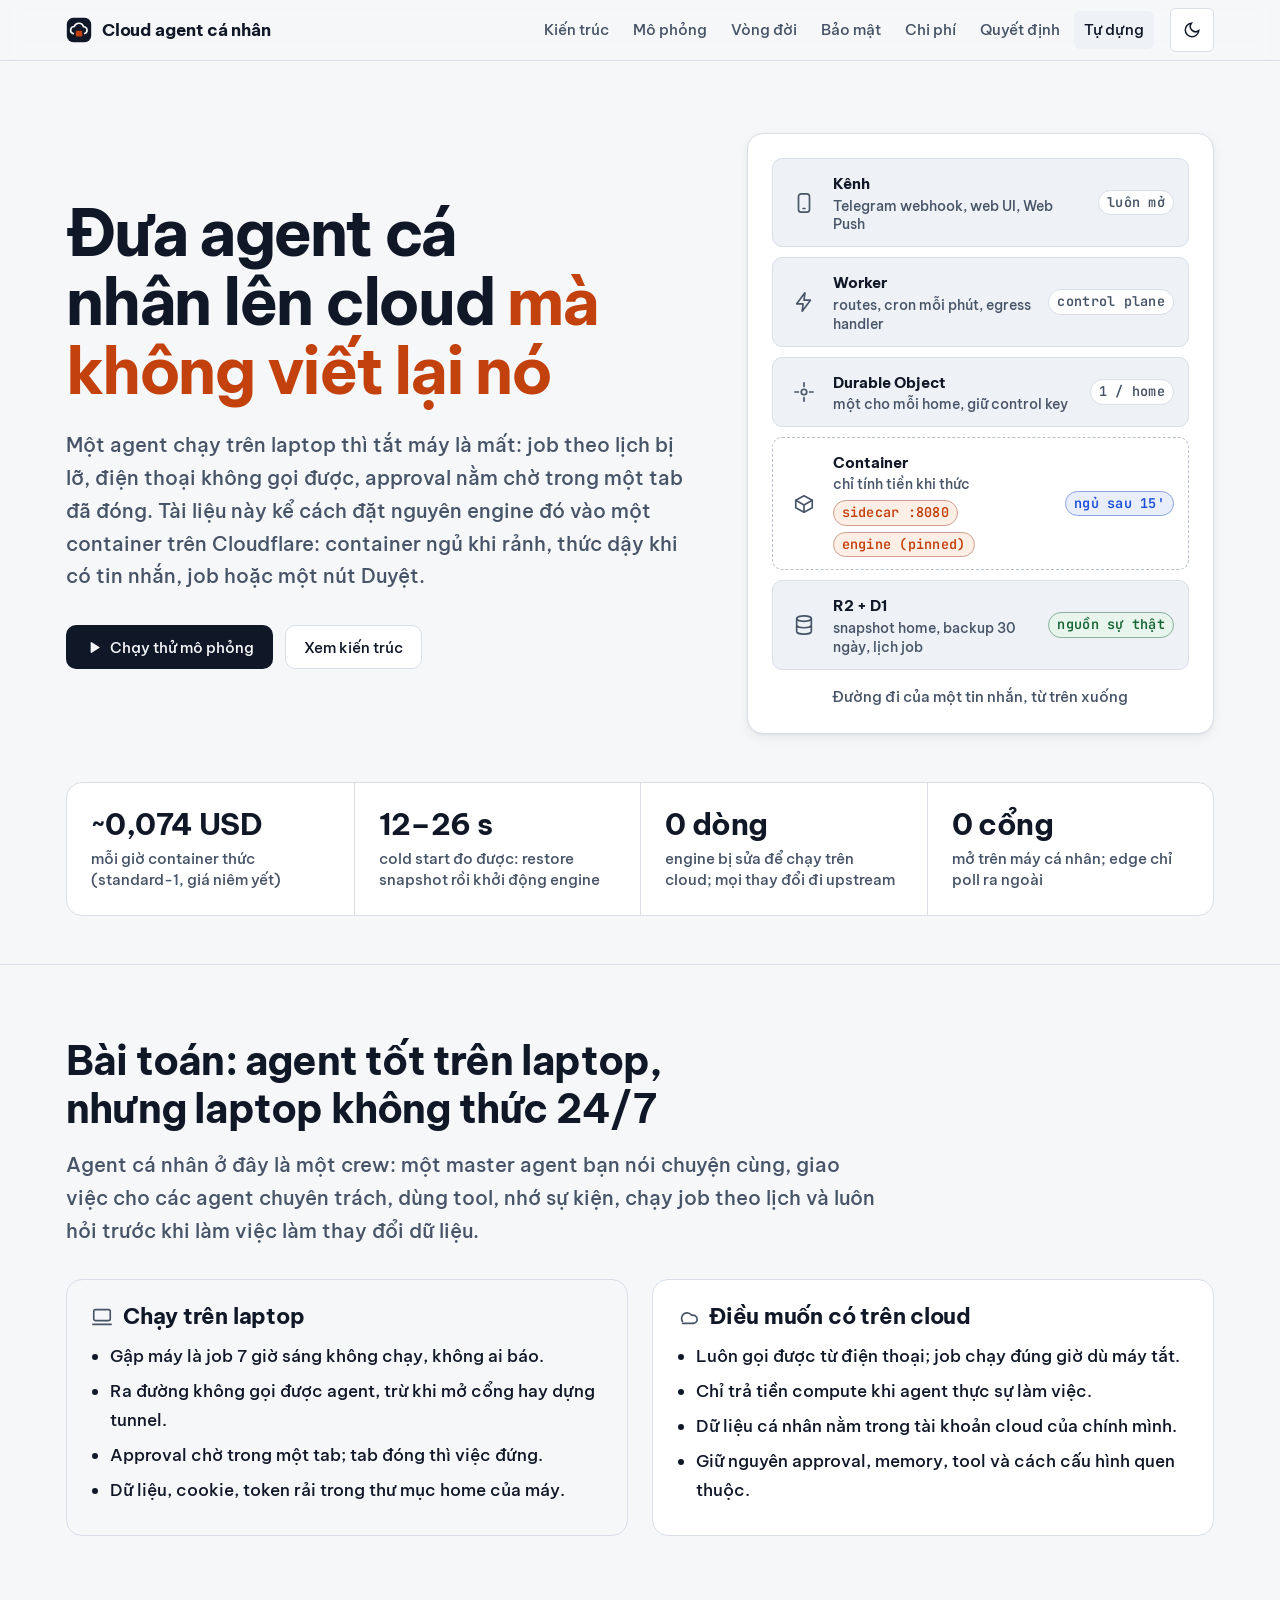
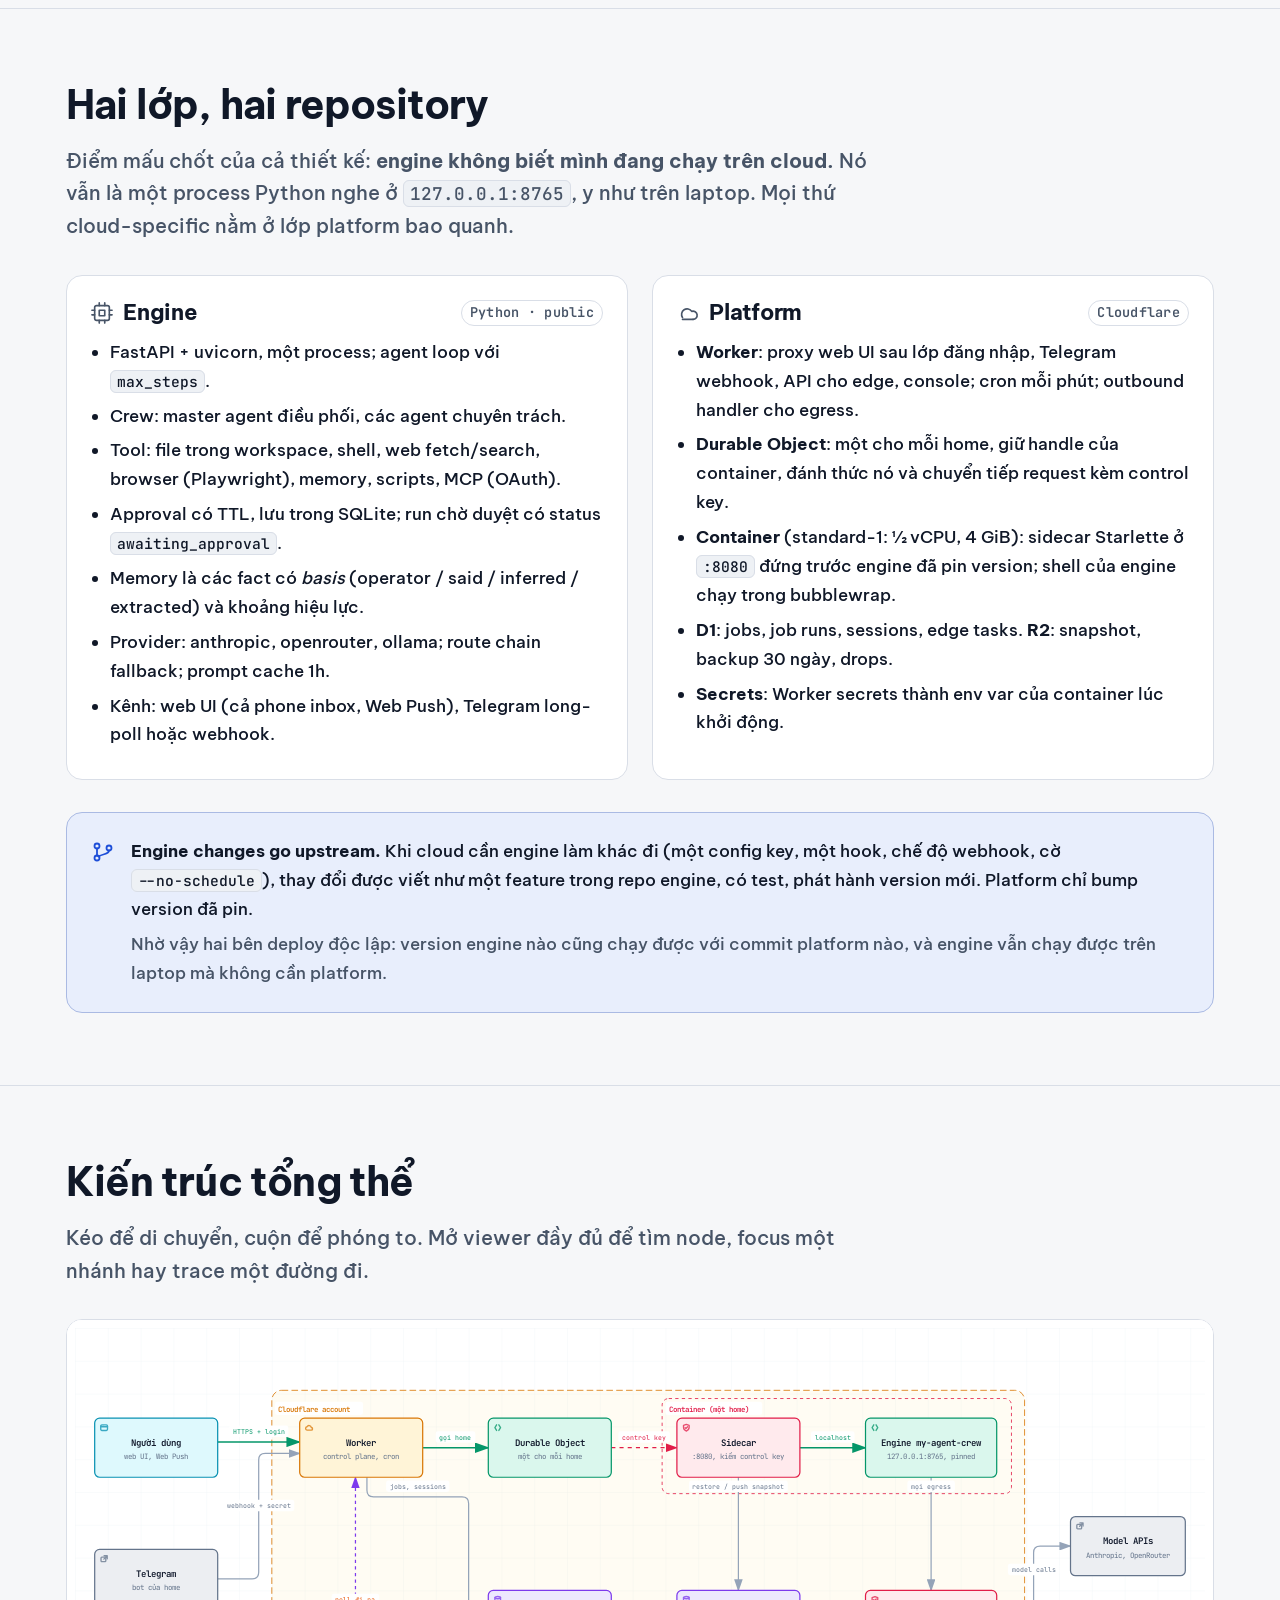
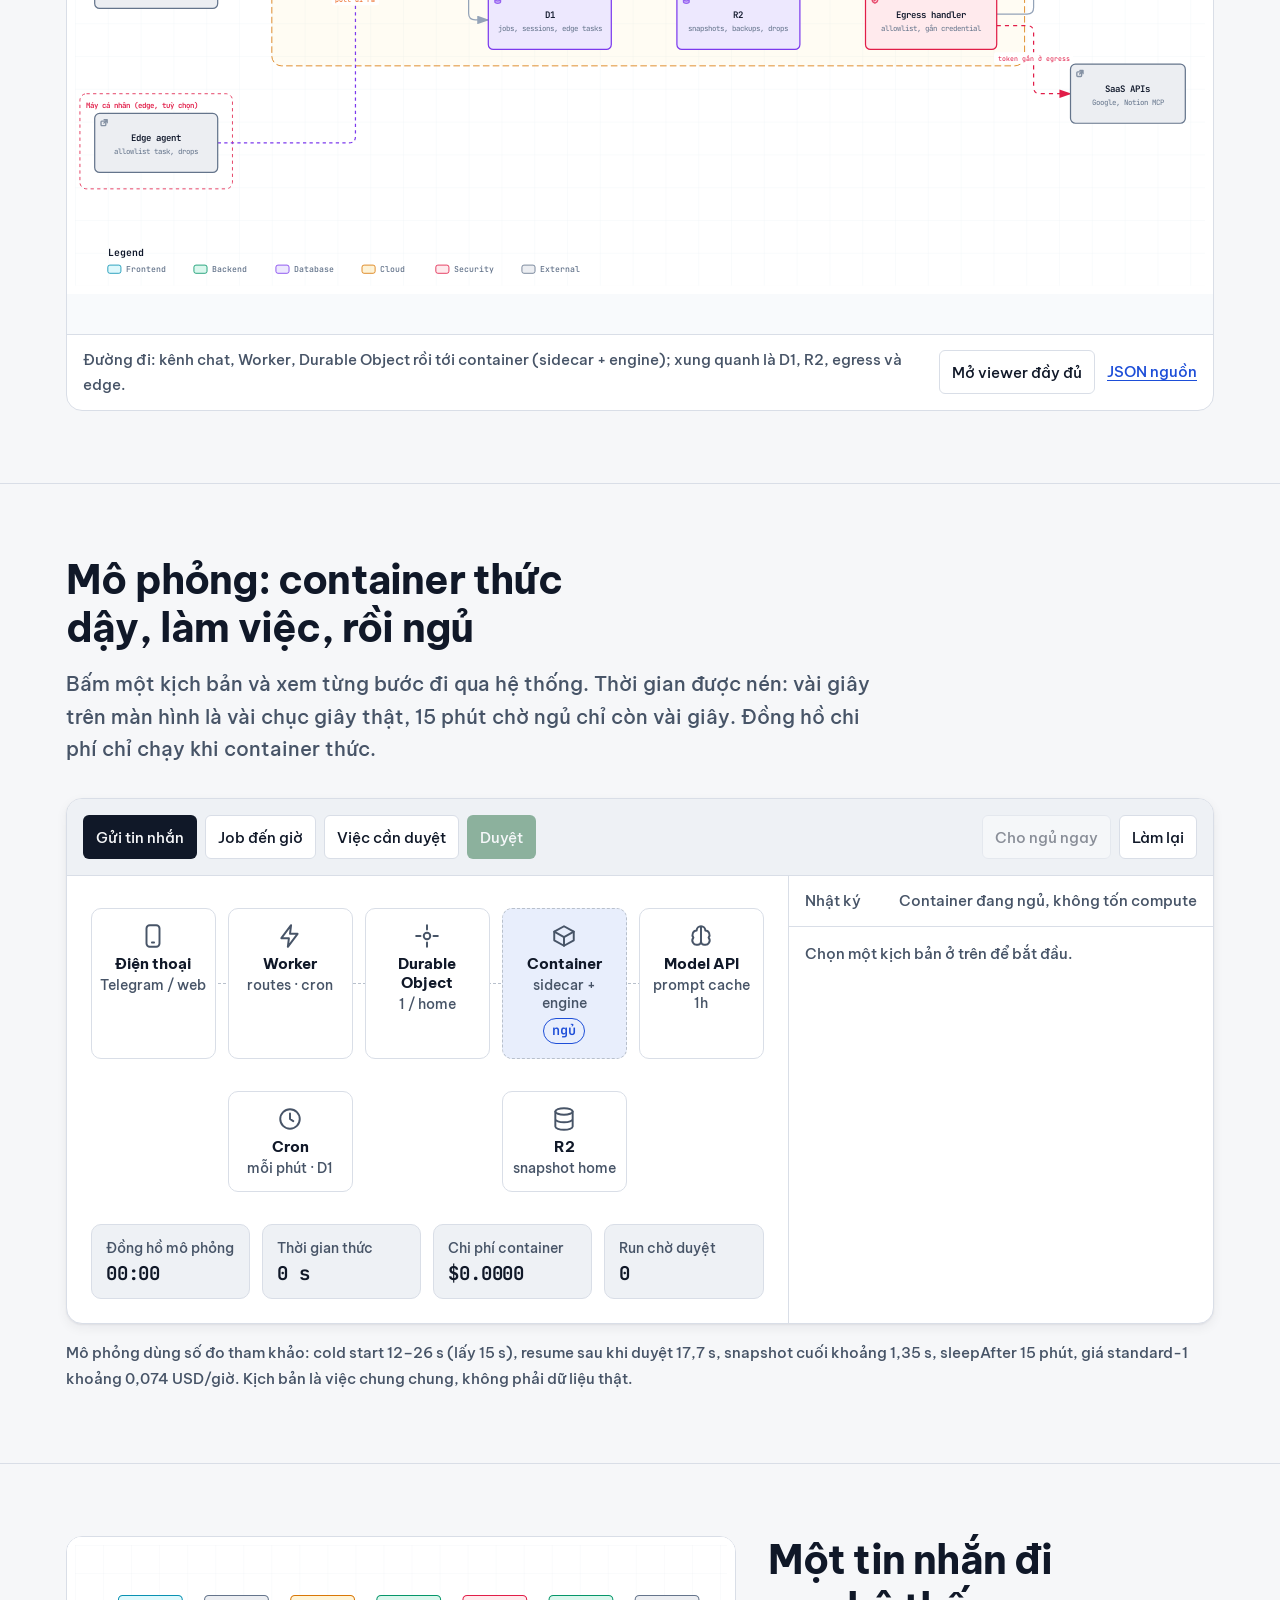
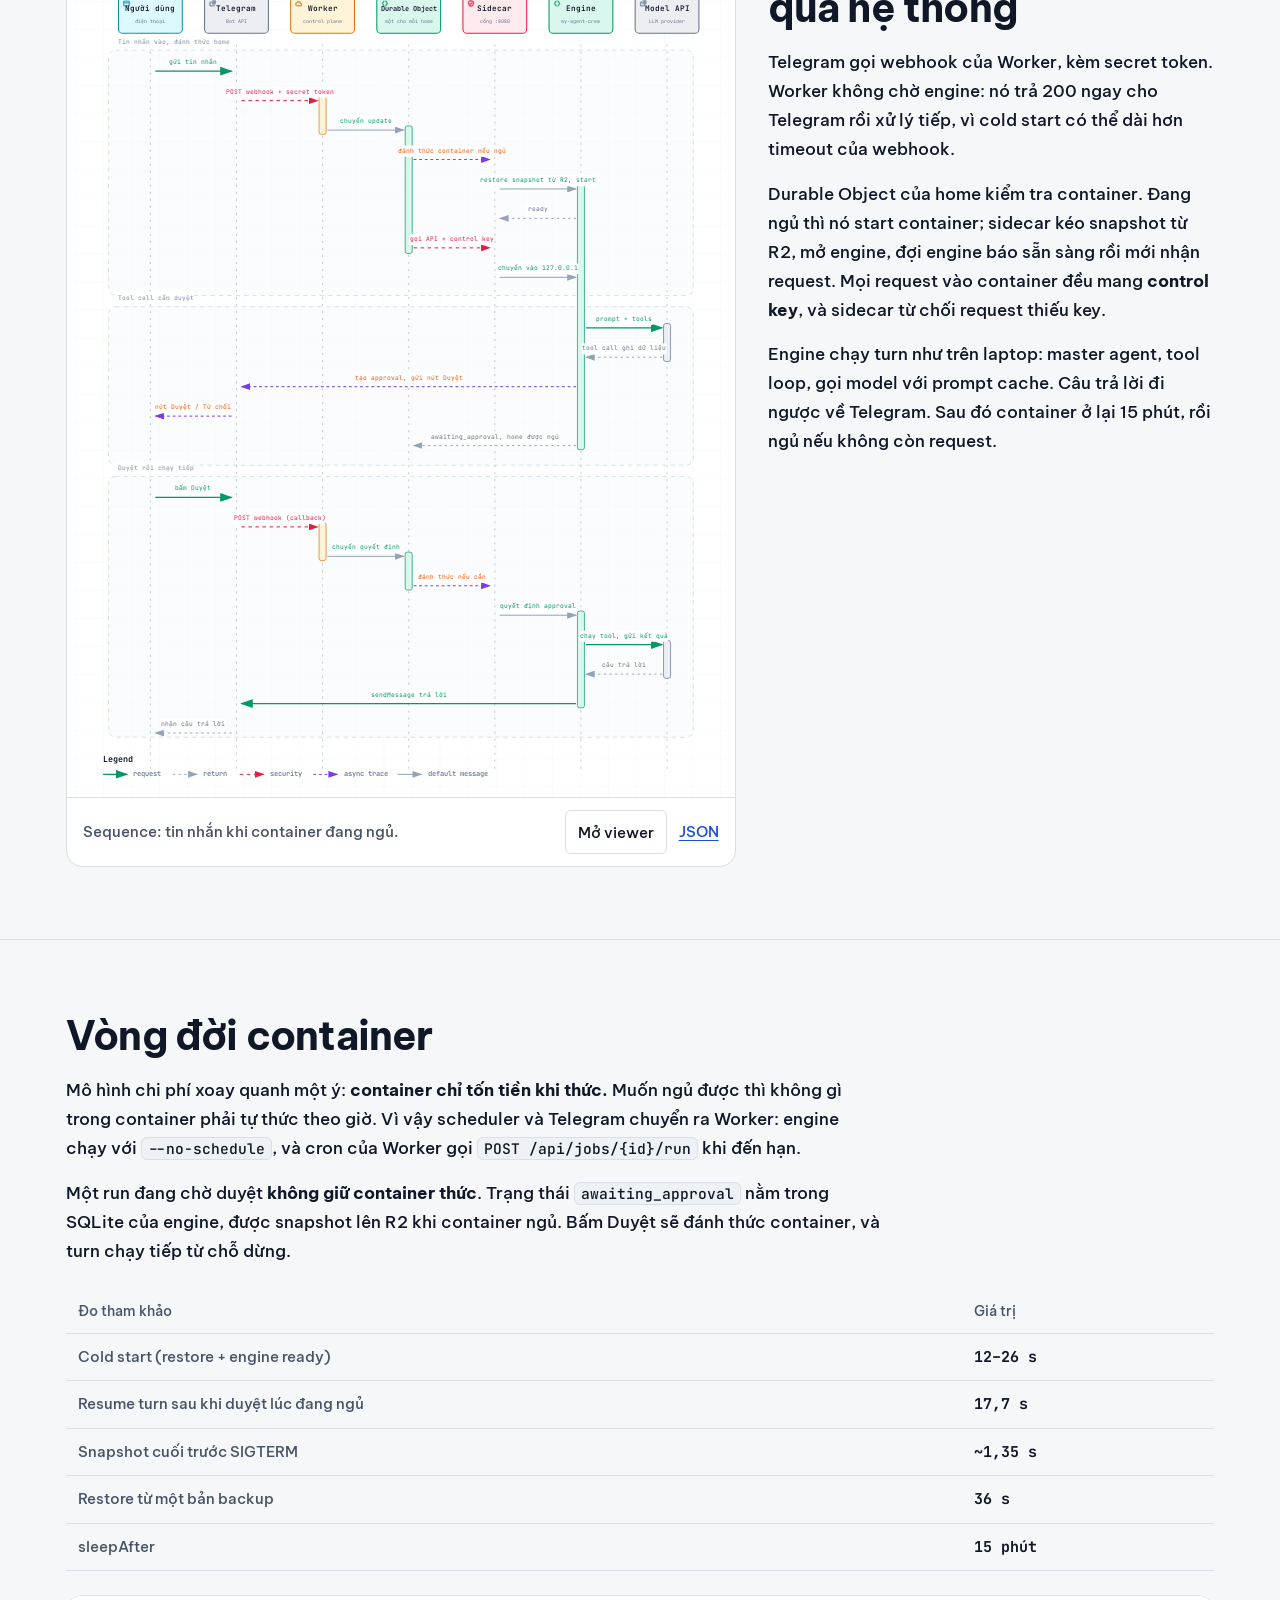
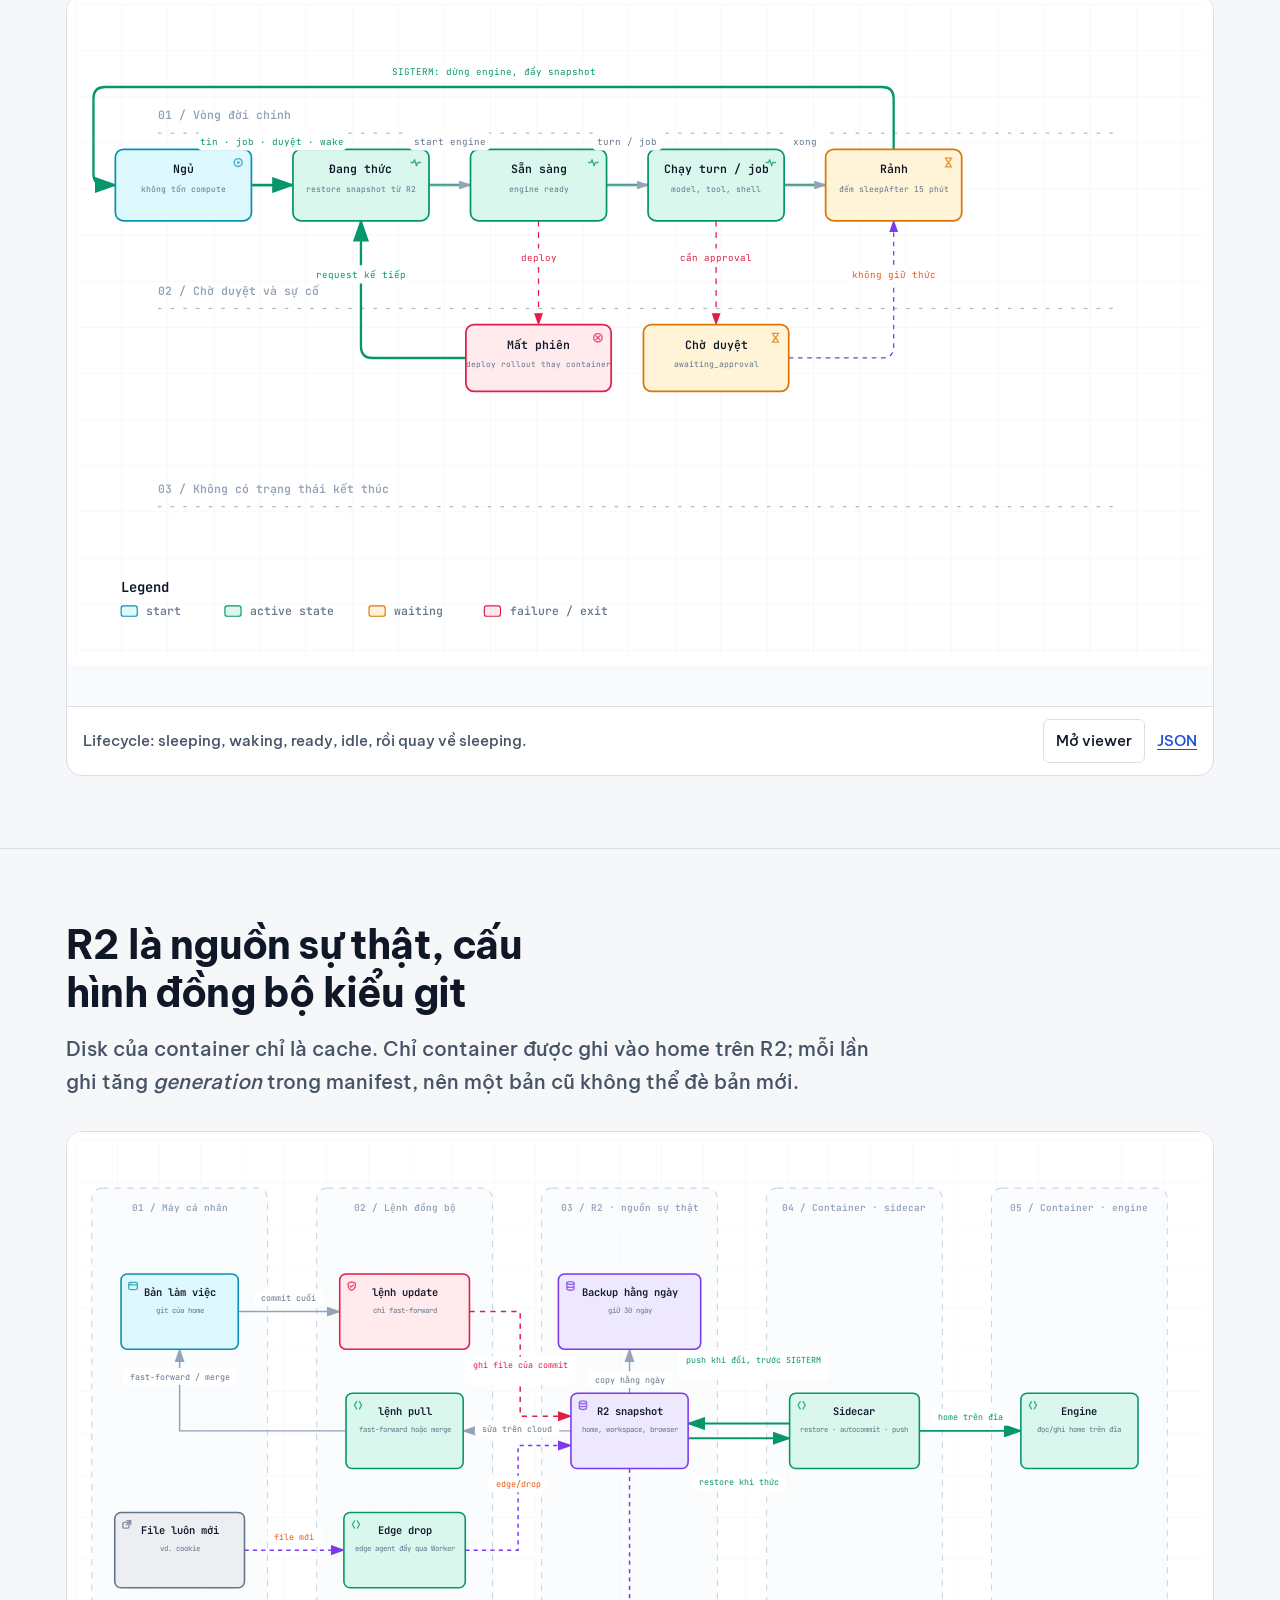
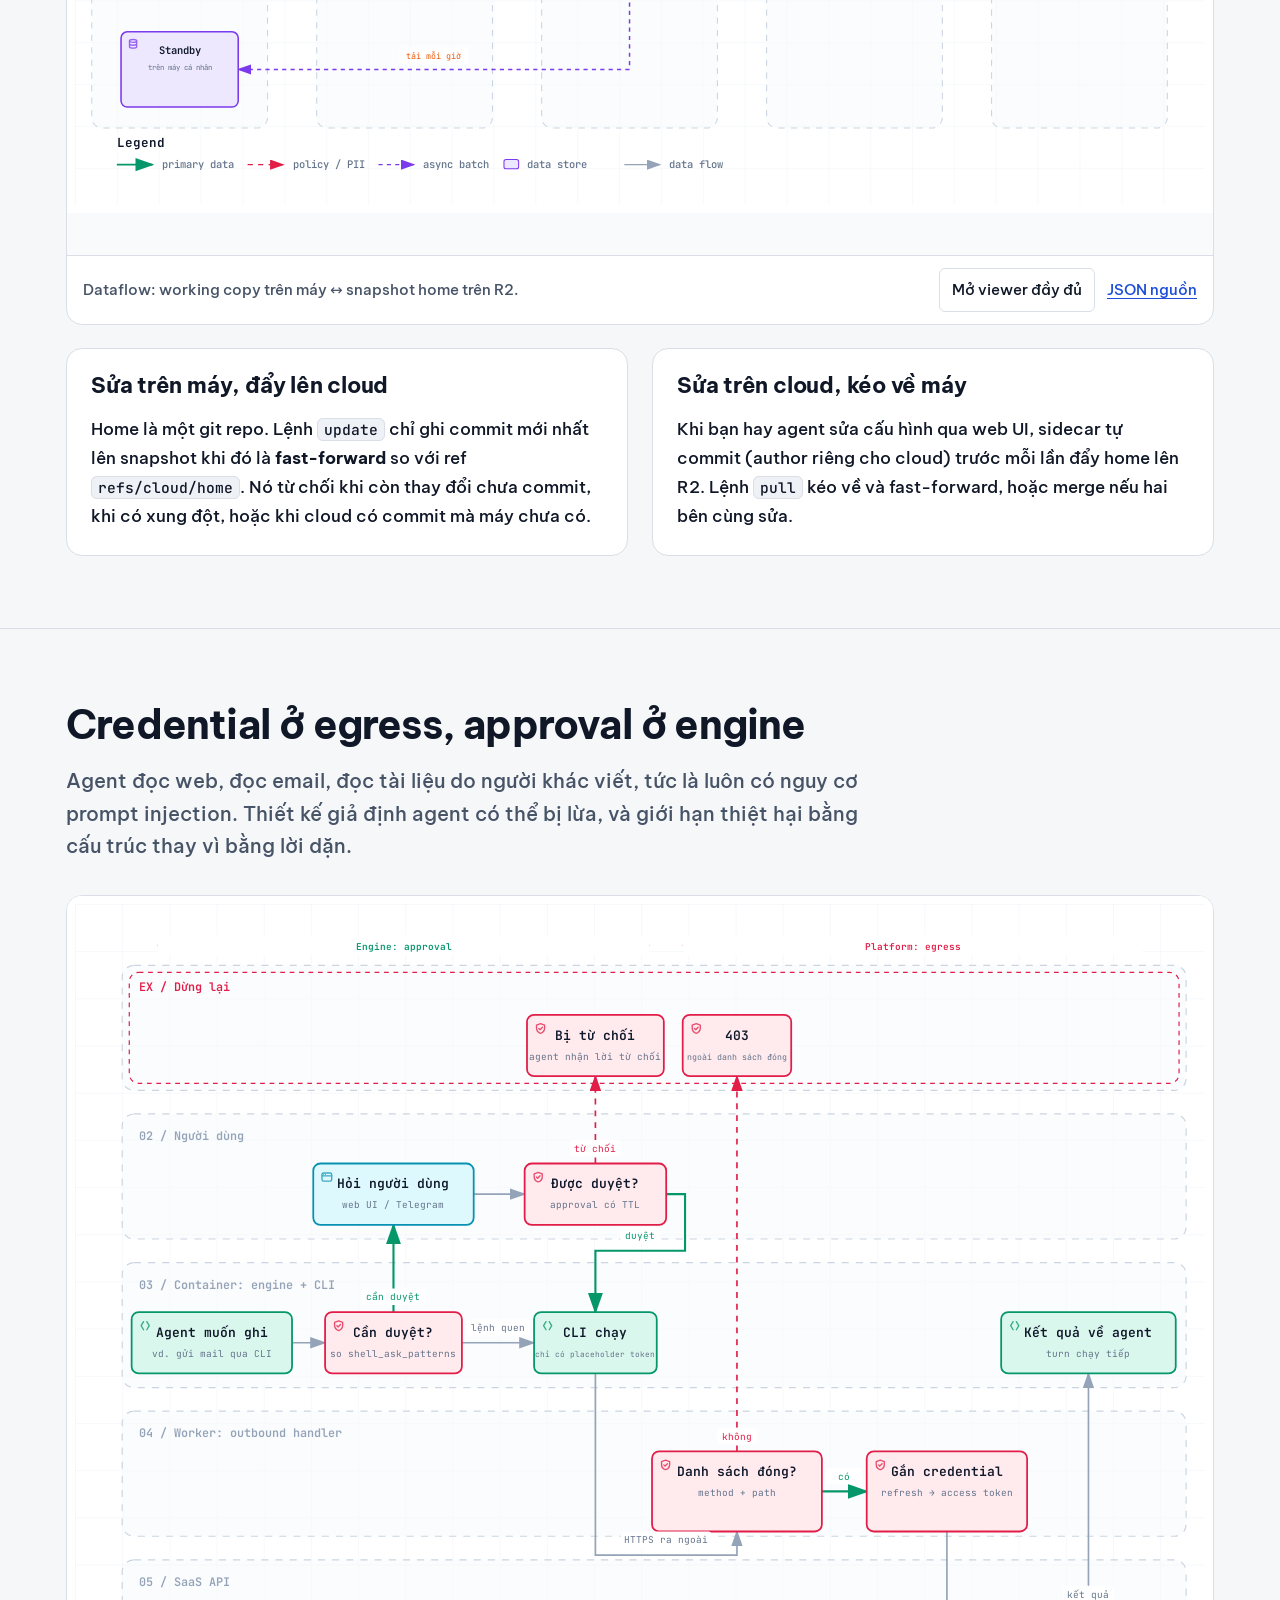
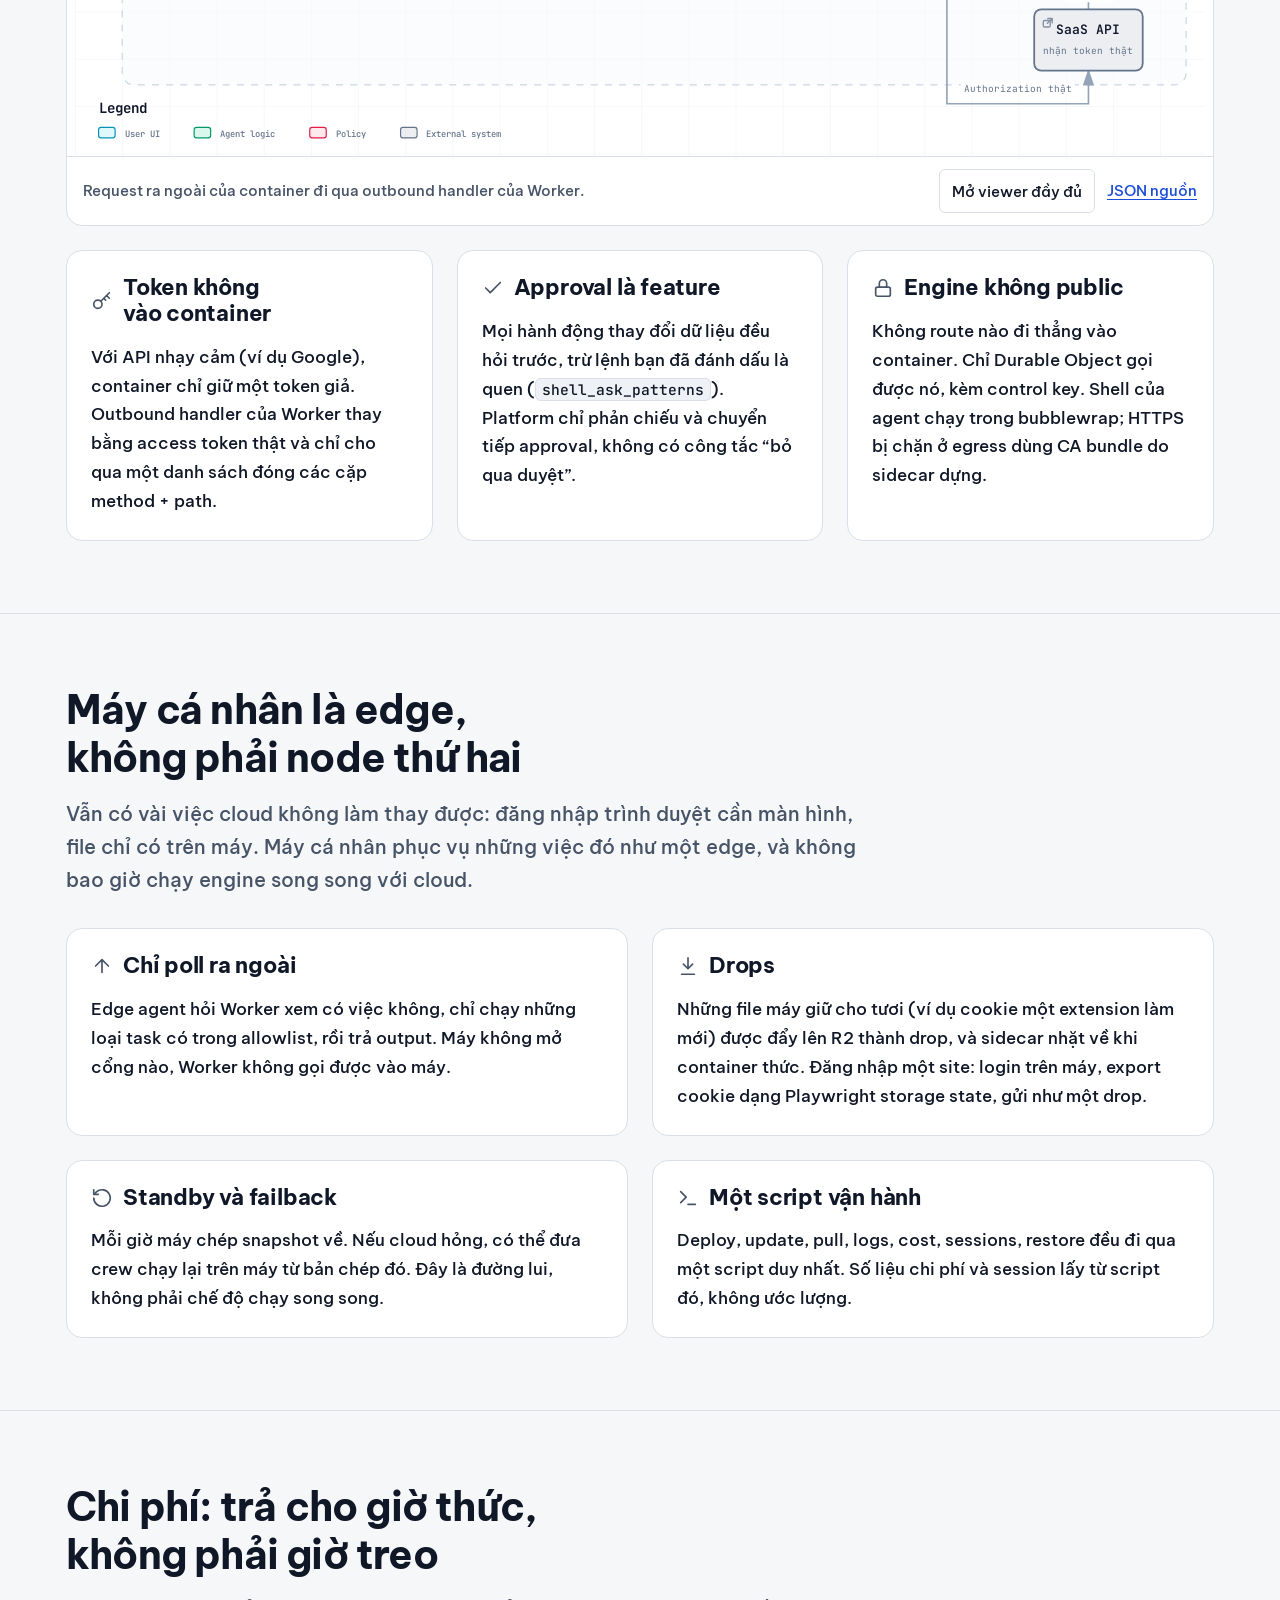
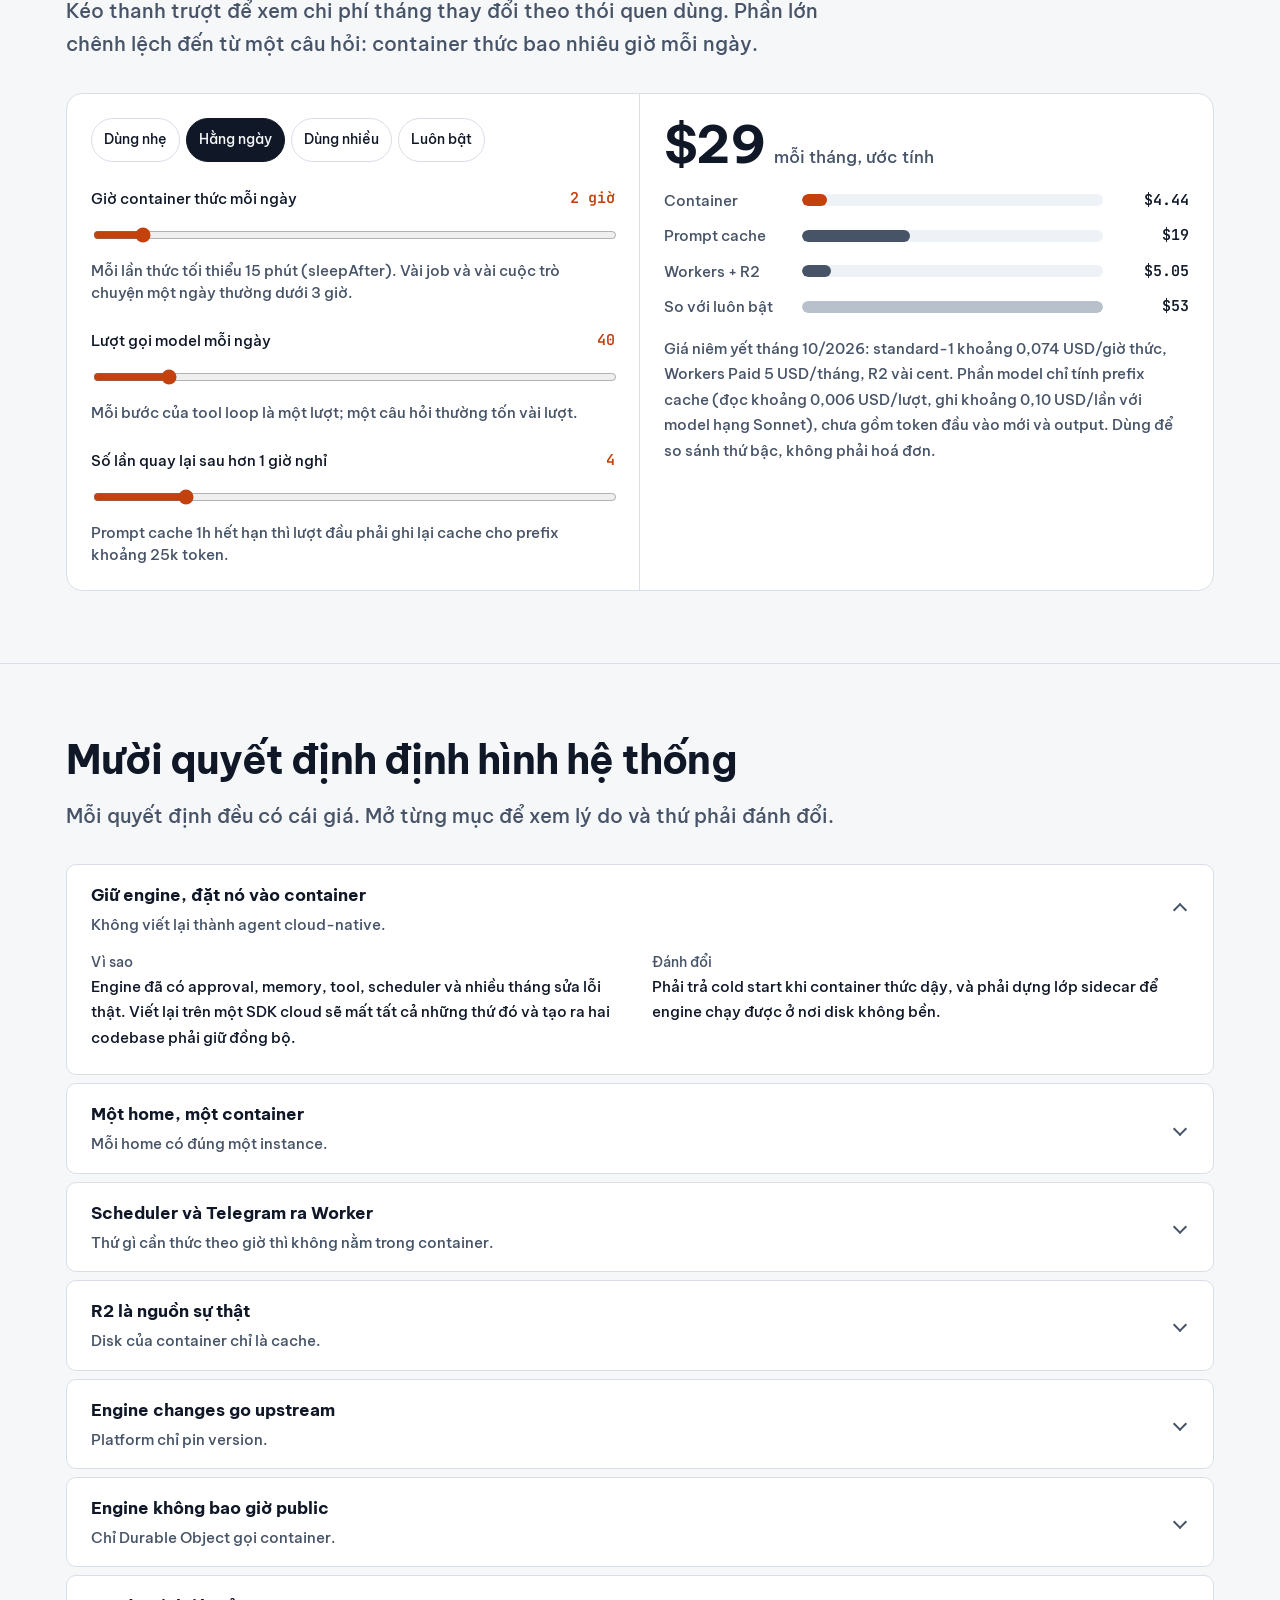
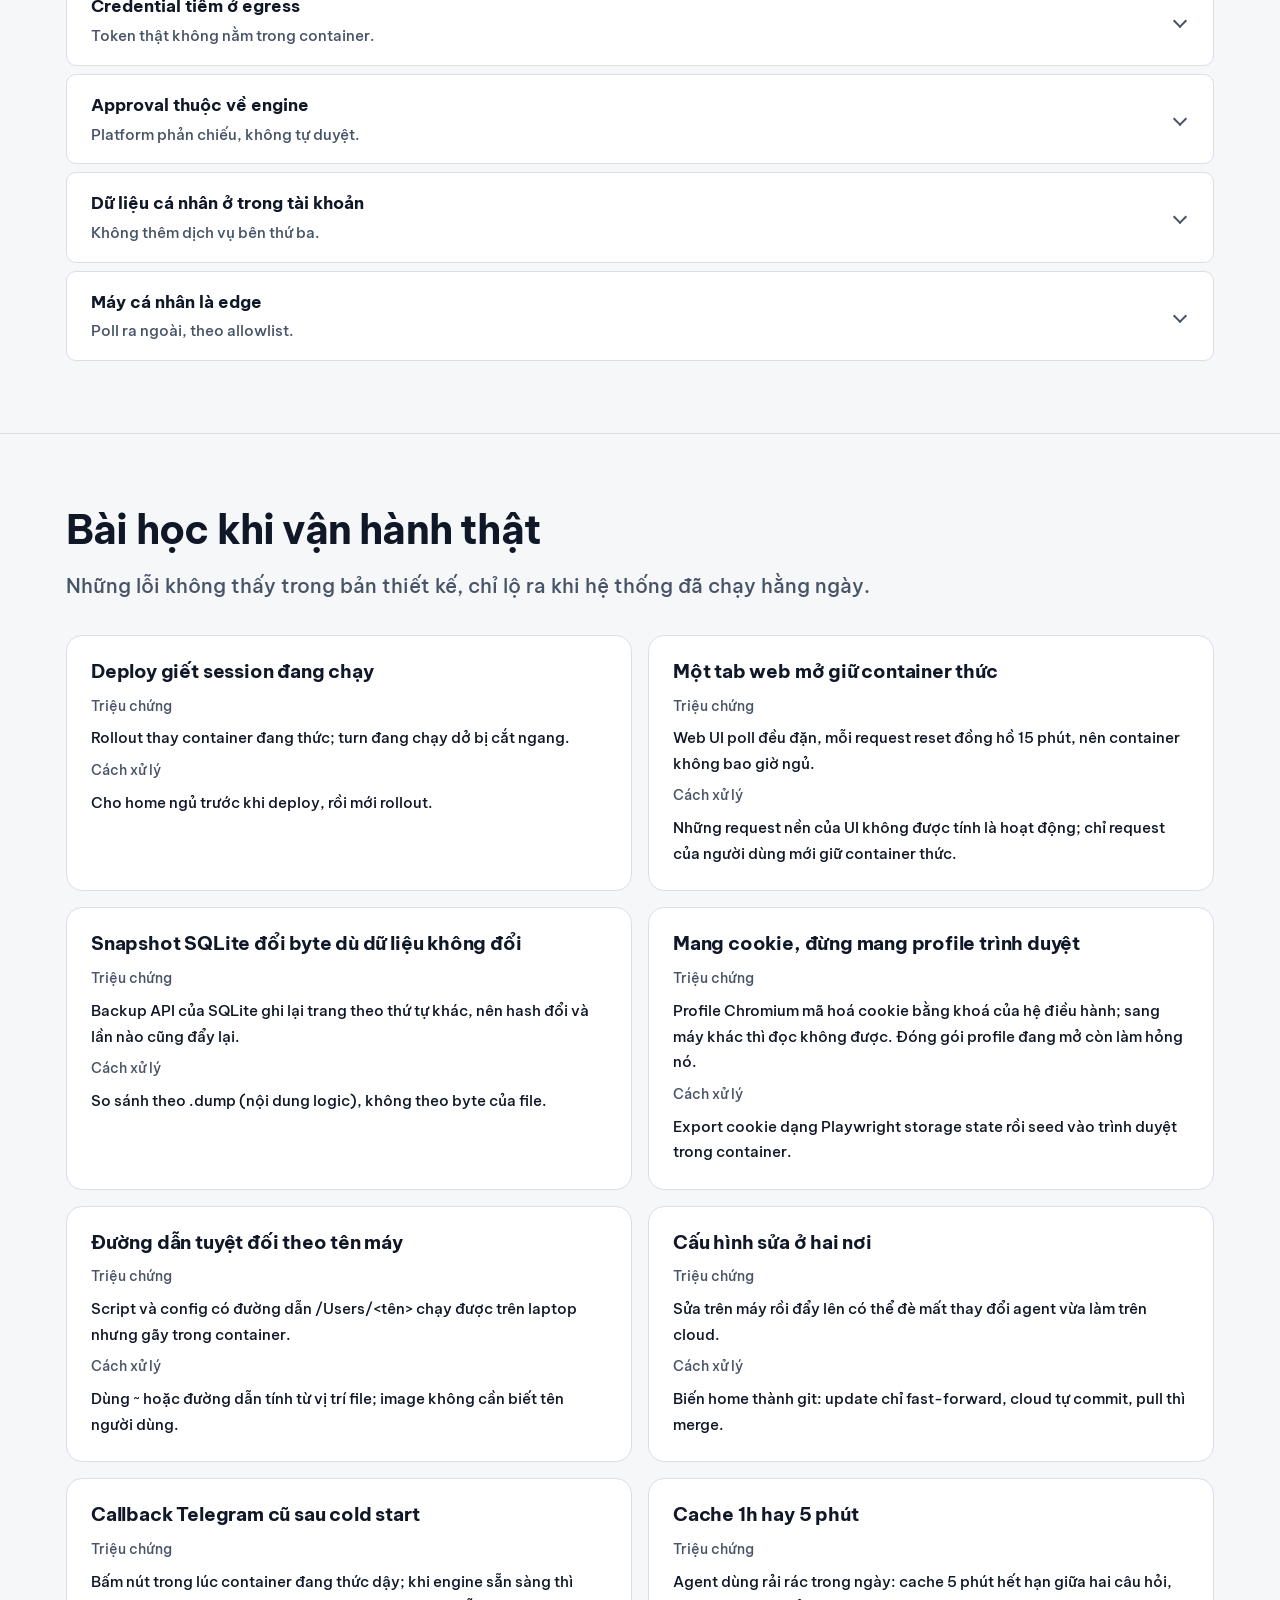
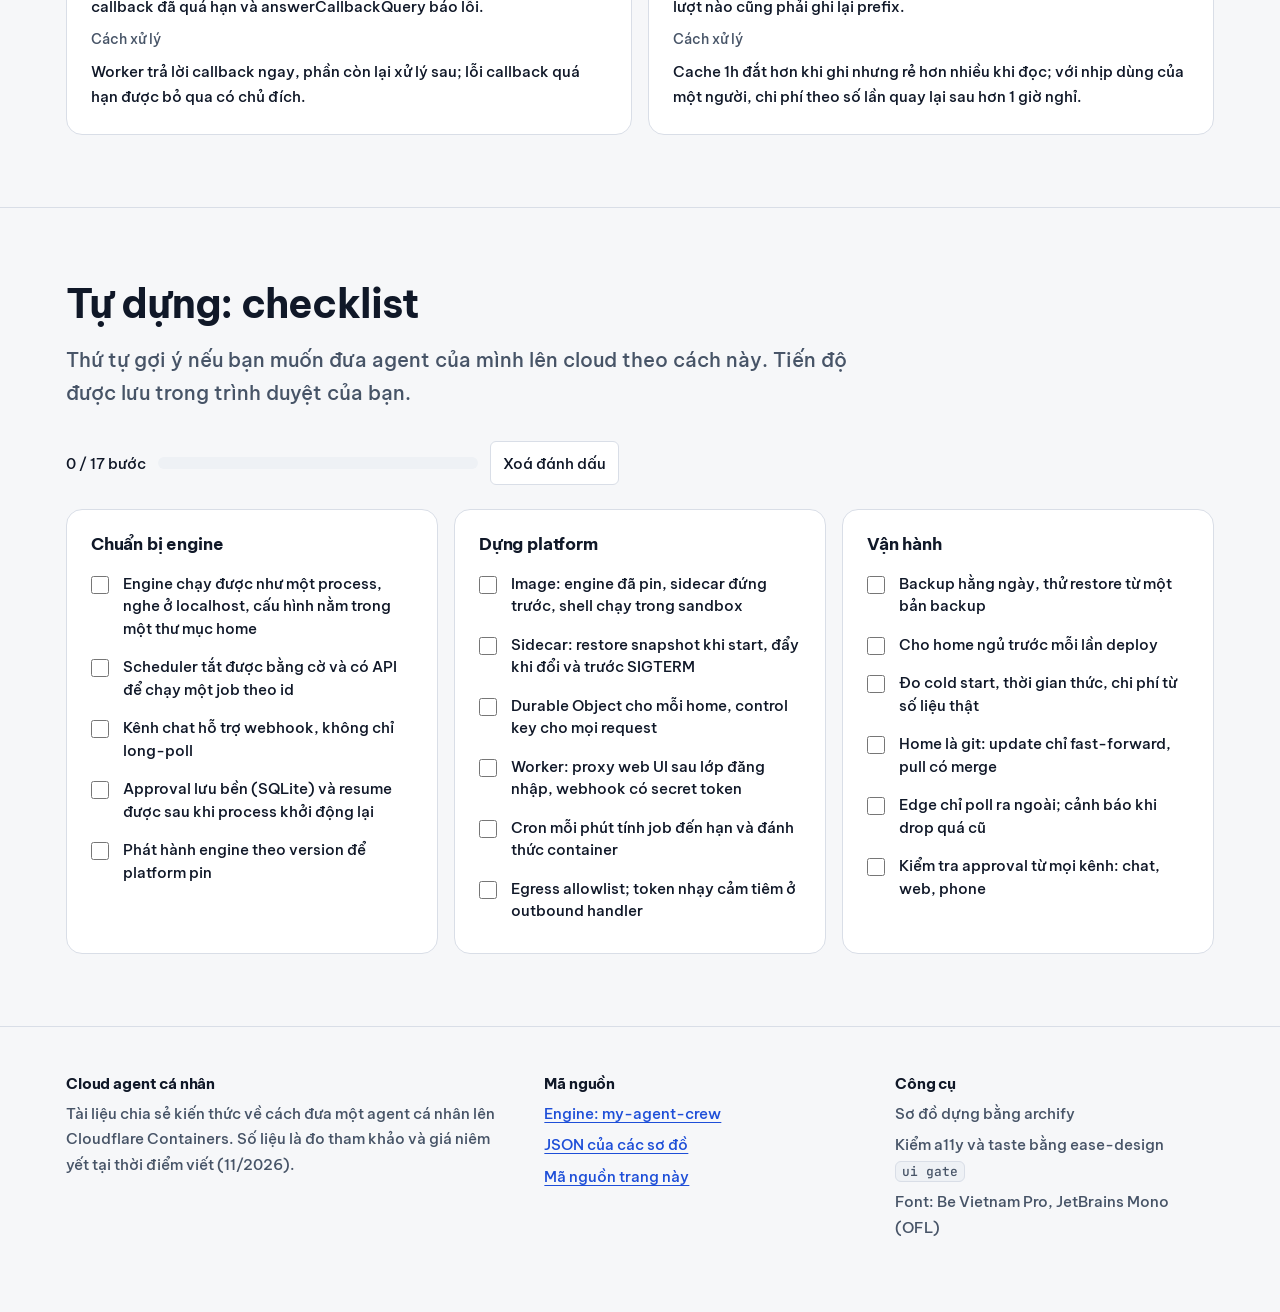
==== index.html @ 68be4a43 "feat: interactive guide to running a personal agent in the cloud A static one-page guide (Vietnamese" ====
<!doctype html>
<html lang="vi">
<head>
<meta charset="utf-8">
<meta name="viewport" content="width=device-width, initial-scale=1">
<title>Cloud agent cá nhân</title>
<meta name="description" content="Cách đưa một agent cá nhân chạy trên laptop lên cloud mà không viết lại nó: một container cho mỗi home, ngủ khi rảnh, scheduler và Telegram ở Worker, R2 là nguồn sự thật, credential tiêm ở egress, approval giữ ở engine.">
<meta name="color-scheme" content="light dark">
<meta property="og:title" content="Cloud agent cá nhân">
<meta property="og:description" content="Kiến trúc, vòng đời, chi phí và bài học khi dựng cloud agent phục vụ cá nhân trên Cloudflare Containers.">
<meta property="og:type" content="article">
<link rel="icon" href="assets/favicon.svg" type="image/svg+xml">
<link rel="preload" href="assets/fonts/BeVietnamPro-Medium-VN.woff2" as="font" type="font/woff2" crossorigin>
<link rel="preload" href="assets/fonts/BeVietnamPro-Bold-VN.woff2" as="font" type="font/woff2" crossorigin>
<script>
  (function () {
    var t = null;
    try { t = localStorage.getItem("guide-theme"); } catch (e) {}
    if (!t) t = matchMedia("(prefers-color-scheme: dark)").matches ? "dark" : "light";
    document.documentElement.setAttribute("data-theme", t);
  })();
</script>
<link rel="stylesheet" href="assets/site.css">
</head>
<body>
<a class="skip" href="#main">Bỏ qua tới nội dung</a>
<div class="progress" aria-hidden="true"></div>

<header class="topbar">
  <div class="topbar-in">
    <a class="brand" href="#top" aria-label="Cloud agent cá nhân, về đầu trang">
      <svg class="brand-mark" viewBox="0 0 32 32" aria-hidden="true"><rect x="1" y="1" width="30" height="30" rx="8" fill="var(--ink)"/><path d="M9 20.5a4.5 4.5 0 0 1 1.2-8.84A6 6 0 0 1 21.6 12a4.2 4.2 0 0 1 1.4 8.2" fill="none" stroke="var(--bg)" stroke-width="2" stroke-linecap="round"/><rect x="12" y="17" width="8" height="7" rx="1.5" fill="var(--accent)"/></svg>
      <span>Cloud agent cá nhân</span>
    </a>
    <nav class="topnav" aria-label="Mục lục">
      <a href="#kien-truc">Kiến trúc</a>
      <a href="#mo-phong">Mô phỏng</a>
      <a href="#vong-doi">Vòng đời</a>
      <a href="#bao-mat">Bảo mật</a>
      <a href="#chi-phi">Chi phí</a>
      <a href="#quyet-dinh">Quyết định</a>
      <a href="#tu-dung">Tự dựng</a>
    </nav>
    <button class="icon-btn" id="theme" type="button" aria-label="Đổi giao diện sáng / tối">
      <svg class="theme-light-icon" viewBox="0 0 24 24" fill="none" stroke="currentColor" stroke-width="2" stroke-linecap="round" aria-hidden="true"><path d="M21 12.8A9 9 0 1 1 11.2 3a7 7 0 0 0 9.8 9.8z"/></svg>
      <svg class="theme-dark-icon" viewBox="0 0 24 24" fill="none" stroke="currentColor" stroke-width="2" stroke-linecap="round" aria-hidden="true"><circle cx="12" cy="12" r="4"/><path d="M12 2v2M12 20v2M4.9 4.9l1.4 1.4M17.7 17.7l1.4 1.4M2 12h2M20 12h2M4.9 19.1l1.4-1.4M17.7 6.3l1.4-1.4"/></svg>
    </button>
  </div>
</header>

<main id="main">

<!-- ================= HERO ================= -->
<section class="hero" id="top">
  <div class="wrap hero-grid">
    <div>
      <h1>Đưa agent cá nhân lên cloud <span class="hl">mà không viết lại nó</span></h1>
      <p class="lead">Một agent chạy trên laptop thì tắt máy là mất: job theo lịch bị lỡ, điện thoại không gọi được, approval nằm chờ trong một tab đã đóng. Tài liệu này kể cách đặt nguyên engine đó vào một container trên Cloudflare: container ngủ khi rảnh, thức dậy khi có tin nhắn, job hoặc một nút Duyệt.</p>
      <div class="cta">
        <a class="btn btn-primary" href="#mo-phong">
          <svg viewBox="0 0 24 24" fill="currentColor" aria-hidden="true"><path d="M8 5.5v13a1 1 0 0 0 1.5.86l10.6-6.5a1 1 0 0 0 0-1.72L9.5 4.64A1 1 0 0 0 8 5.5z"/></svg>
          Chạy thử mô phỏng
        </a>
        <a class="btn btn-ghost" href="#kien-truc">Xem kiến trúc</a>
      </div>
    </div>

    <div class="stack" role="img" aria-label="Bốn lớp một tin nhắn đi qua: kênh chat, Worker, Durable Object, rồi container chứa sidecar và engine; snapshot nằm ở R2.">
      <div class="stack-row">
        <svg viewBox="0 0 24 24" fill="none" stroke="currentColor" stroke-width="1.8" stroke-linecap="round" stroke-linejoin="round" aria-hidden="true"><rect x="6" y="2" width="12" height="20" rx="3"/><path d="M11 18h2"/></svg>
        <div><strong>Kênh</strong><small>Telegram webhook, web UI, Web Push</small></div>
        <span class="tag">luôn mở</span>
      </div>
      <div class="stack-row">
        <svg viewBox="0 0 24 24" fill="none" stroke="currentColor" stroke-width="1.8" stroke-linecap="round" stroke-linejoin="round" aria-hidden="true"><path d="M13 2 4 14h7l-1 8 9-12h-7z"/></svg>
        <div><strong>Worker</strong><small>routes, cron mỗi phút, egress handler</small></div>
        <span class="tag">control plane</span>
      </div>
      <div class="stack-row">
        <svg viewBox="0 0 24 24" fill="none" stroke="currentColor" stroke-width="1.8" stroke-linecap="round" stroke-linejoin="round" aria-hidden="true"><circle cx="12" cy="12" r="3"/><path d="M12 2v4M12 18v4M2 12h4M18 12h4"/></svg>
        <div><strong>Durable Object</strong><small>một cho mỗi home, giữ control key</small></div>
        <span class="tag">1 / home</span>
      </div>
      <div class="stack-row is-box">
        <svg viewBox="0 0 24 24" fill="none" stroke="currentColor" stroke-width="1.8" stroke-linecap="round" stroke-linejoin="round" aria-hidden="true"><path d="M21 8 12 3 3 8v8l9 5 9-5z"/><path d="m3 8 9 5 9-5M12 13v8"/></svg>
        <div><strong>Container</strong><small>chỉ tính tiền khi thức</small>
          <div class="stack-inner"><span class="tag tag-accent">sidecar :8080</span><span class="tag tag-accent">engine (pinned)</span></div>
        </div>
        <span class="tag tag-sleep">ngủ sau 15'</span>
      </div>
      <div class="stack-row">
        <svg viewBox="0 0 24 24" fill="none" stroke="currentColor" stroke-width="1.8" stroke-linecap="round" stroke-linejoin="round" aria-hidden="true"><ellipse cx="12" cy="5" rx="8" ry="3"/><path d="M4 5v14c0 1.7 3.6 3 8 3s8-1.3 8-3V5M4 12c0 1.7 3.6 3 8 3s8-1.3 8-3"/></svg>
        <div><strong>R2 + D1</strong><small>snapshot home, backup 30 ngày, lịch job</small></div>
        <span class="tag tag-ok">nguồn sự thật</span>
      </div>
      <p class="stack-caption">Đường đi của một tin nhắn, từ trên xuống</p>
    </div>
  </div>

  <div class="wrap">
    <div class="facts">
      <div class="fact"><b>~0,074 USD</b><span>mỗi giờ container thức (standard-1, giá niêm yết)</span></div>
      <div class="fact"><b>12–26 s</b><span>cold start đo được: restore snapshot rồi khởi động engine</span></div>
      <div class="fact"><b>0 dòng</b><span>engine bị sửa để chạy trên cloud; mọi thay đổi đi upstream</span></div>
      <div class="fact"><b>0 cổng</b><span>mở trên máy cá nhân; edge chỉ poll ra ngoài</span></div>
    </div>
  </div>
</section>

<!-- ================= PROBLEM ================= -->
<section class="section" id="van-de">
  <div class="wrap">
    <div class="section-head">
      <h2>Bài toán: agent tốt trên laptop, nhưng laptop không thức 24/7</h2>
      <p class="lead">Agent cá nhân ở đây là một crew: một master agent bạn nói chuyện cùng, giao việc cho các agent chuyên trách, dùng tool, nhớ sự kiện, chạy job theo lịch và luôn hỏi trước khi làm việc làm thay đổi dữ liệu.</p>
    </div>
    <div class="cols">
      <div class="panel panel-quiet">
        <h3>
          <svg viewBox="0 0 24 24" fill="none" stroke="currentColor" stroke-width="1.8" stroke-linecap="round" stroke-linejoin="round" aria-hidden="true"><rect x="3" y="4" width="18" height="12" rx="2"/><path d="M2 20h20"/></svg>
          Chạy trên laptop
        </h3>
        <ul>
          <li>Gập máy là job 7 giờ sáng không chạy, không ai báo.</li>
          <li>Ra đường không gọi được agent, trừ khi mở cổng hay dựng tunnel.</li>
          <li>Approval chờ trong một tab; tab đóng thì việc đứng.</li>
          <li>Dữ liệu, cookie, token rải trong thư mục home của máy.</li>
        </ul>
      </div>
      <div class="panel">
        <h3>
          <svg viewBox="0 0 24 24" fill="none" stroke="currentColor" stroke-width="1.8" stroke-linecap="round" stroke-linejoin="round" aria-hidden="true"><path d="M17.5 19a4.5 4.5 0 1 0-1.4-8.78A6 6 0 1 0 6 16.9"/><path d="M6 19h11.5"/></svg>
          Điều muốn có trên cloud
        </h3>
        <ul>
          <li>Luôn gọi được từ điện thoại; job chạy đúng giờ dù máy tắt.</li>
          <li>Chỉ trả tiền compute khi agent thực sự làm việc.</li>
          <li>Dữ liệu cá nhân nằm trong tài khoản cloud của chính mình.</li>
          <li>Giữ nguyên approval, memory, tool và cách cấu hình quen thuộc.</li>
        </ul>
      </div>
    </div>
  </div>
</section>

<!-- ================= TWO LAYERS ================= -->
<section class="section" id="hai-lop">
  <div class="wrap">
    <div class="section-head">
      <h2>Hai lớp, hai repository</h2>
      <p class="lead">Điểm mấu chốt của cả thiết kế: <strong>engine không biết mình đang chạy trên cloud.</strong> Nó vẫn là một process Python nghe ở <code>127.0.0.1:8765</code>, y như trên laptop. Mọi thứ cloud-specific nằm ở lớp platform bao quanh.</p>
    </div>
    <div class="cols">
      <div class="panel">
        <h3>
          <svg viewBox="0 0 24 24" fill="none" stroke="currentColor" stroke-width="1.8" stroke-linecap="round" stroke-linejoin="round" aria-hidden="true"><rect x="4" y="4" width="16" height="16" rx="2"/><path d="M9 9h6v6H9zM9 1v3M15 1v3M9 20v3M15 20v3M20 9h3M20 14h3M1 9h3M1 14h3"/></svg>
          Engine
          <span class="tag">Python · public</span>
        </h3>
        <ul>
          <li>FastAPI + uvicorn, một process; agent loop với <code>max_steps</code>.</li>
          <li>Crew: master agent điều phối, các agent chuyên trách.</li>
          <li>Tool: file trong workspace, shell, web fetch/search, browser (Playwright), memory, scripts, MCP (OAuth).</li>
          <li>Approval có TTL, lưu trong SQLite; run chờ duyệt có status <code>awaiting_approval</code>.</li>
          <li>Memory là các fact có <em>basis</em> (operator / said / inferred / extracted) và khoảng hiệu lực.</li>
          <li>Provider: anthropic, openrouter, ollama; route chain fallback; prompt cache 1h.</li>
          <li>Kênh: web UI (cả phone inbox, Web Push), Telegram long-poll hoặc webhook.</li>
        </ul>
      </div>
      <div class="panel">
        <h3>
          <svg viewBox="0 0 24 24" fill="none" stroke="currentColor" stroke-width="1.8" stroke-linecap="round" stroke-linejoin="round" aria-hidden="true"><path d="M17.5 19a4.5 4.5 0 1 0-1.4-8.78A6 6 0 1 0 6 16.9"/><path d="M6 19h11.5"/></svg>
          Platform
          <span class="tag">Cloudflare</span>
        </h3>
        <ul>
          <li><strong>Worker</strong>: proxy web UI sau lớp đăng nhập, Telegram webhook, API cho edge, console; cron mỗi phút; outbound handler cho egress.</li>
          <li><strong>Durable Object</strong>: một cho mỗi home, giữ handle của container, đánh thức nó và chuyển tiếp request kèm control key.</li>
          <li><strong>Container</strong> (standard-1: ½ vCPU, 4 GiB): sidecar Starlette ở <code>:8080</code> đứng trước engine đã pin version; shell của engine chạy trong bubblewrap.</li>
          <li><strong>D1</strong>: jobs, job runs, sessions, edge tasks. <strong>R2</strong>: snapshot, backup 30 ngày, drops.</li>
          <li><strong>Secrets</strong>: Worker secrets thành env var của container lúc khởi động.</li>
        </ul>
      </div>
    </div>
    <div class="rule">
      <svg viewBox="0 0 24 24" fill="none" stroke="currentColor" stroke-width="1.8" stroke-linecap="round" stroke-linejoin="round" aria-hidden="true"><circle cx="6" cy="6" r="2.5"/><circle cx="6" cy="18" r="2.5"/><circle cx="18" cy="8" r="2.5"/><path d="M6 8.5v7M18 10.5c0 4-6 3-10.5 6"/></svg>
      <div>
        <p><strong>Engine changes go upstream.</strong> Khi cloud cần engine làm khác đi (một config key, một hook, chế độ webhook, cờ <code>--no-schedule</code>), thay đổi được viết như một feature trong repo engine, có test, phát hành version mới. Platform chỉ bump version đã pin.</p>
        <p class="muted">Nhờ vậy hai bên deploy độc lập: version engine nào cũng chạy được với commit platform nào, và engine vẫn chạy được trên laptop mà không cần platform.</p>
      </div>
    </div>
  </div>
</section>

<!-- ================= ARCHITECTURE ================= -->
<section class="section" id="kien-truc">
  <div class="wrap">
    <div class="section-head">
      <h2>Kiến trúc tổng thể</h2>
      <p class="lead">Kéo để di chuyển, cuộn để phóng to. Mở viewer đầy đủ để tìm node, focus một nhánh hay trace một đường đi.</p>
    </div>
    <figure class="diagram reveal" data-diagram="overview">
      <div class="diagram-frame" style="--ar: 1378 / 680"><iframe title="Sơ đồ kiến trúc tổng thể" loading="lazy"></iframe></div>
      <figcaption>
        <span class="grow">Đường đi: kênh chat, Worker, Durable Object rồi tới container (sidecar + engine); xung quanh là D1, R2, egress và edge.</span>
        <button class="btn btn-ghost btn-sm" type="button" data-open>Mở viewer đầy đủ</button>
        <a class="small" href="diagrams/src/overview.json">JSON nguồn</a>
      </figcaption>
    </figure>
  </div>
</section>

<!-- ================= SIMULATOR ================= -->
<section class="section" id="mo-phong">
  <div class="wrap">
    <div class="section-head">
      <h2>Mô phỏng: container thức dậy, làm việc, rồi ngủ</h2>
      <p class="lead">Bấm một kịch bản và xem từng bước đi qua hệ thống. Thời gian được nén: vài giây trên màn hình là vài chục giây thật, 15 phút chờ ngủ chỉ còn vài giây. Đồng hồ chi phí chỉ chạy khi container thức.</p>
    </div>

    <div class="sim" id="sim">
      <div class="sim-controls" role="group" aria-label="Kịch bản mô phỏng">
        <button class="btn btn-primary btn-sm" type="button" data-scenario="message">Gửi tin nhắn</button>
        <button class="btn btn-ghost btn-sm" type="button" data-scenario="job">Job đến giờ</button>
        <button class="btn btn-ghost btn-sm" type="button" data-scenario="approval">Việc cần duyệt</button>
        <button class="btn btn-approve btn-sm" type="button" id="sim-approve" disabled>Duyệt</button>
        <span class="spacer"></span>
        <button class="btn btn-ghost btn-sm" type="button" id="sim-sleep">Cho ngủ ngay</button>
        <button class="btn btn-ghost btn-sm" type="button" id="sim-reset">Làm lại</button>
      </div>
      <div class="sim-body">
        <div class="sim-stage" id="sim-stage">
          <div class="lane">
            <div class="st" id="st-user">
              <svg viewBox="0 0 24 24" fill="none" stroke="currentColor" stroke-width="1.8" stroke-linecap="round" stroke-linejoin="round" aria-hidden="true"><rect x="6" y="2" width="12" height="20" rx="3"/><path d="M11 18h2"/></svg>
              <div><strong>Điện thoại</strong><small>Telegram / web</small></div>
            </div>
            <div class="st" id="st-worker">
              <svg viewBox="0 0 24 24" fill="none" stroke="currentColor" stroke-width="1.8" stroke-linecap="round" stroke-linejoin="round" aria-hidden="true"><path d="M13 2 4 14h7l-1 8 9-12h-7z"/></svg>
              <div><strong>Worker</strong><small>routes · cron</small></div>
            </div>
            <div class="st" id="st-do">
              <svg viewBox="0 0 24 24" fill="none" stroke="currentColor" stroke-width="1.8" stroke-linecap="round" stroke-linejoin="round" aria-hidden="true"><circle cx="12" cy="12" r="3"/><path d="M12 2v4M12 18v4M2 12h4M18 12h4"/></svg>
              <div><strong>Durable Object</strong><small>1 / home</small></div>
            </div>
            <div class="st st-box" id="st-box" data-state="sleeping">
              <svg viewBox="0 0 24 24" fill="none" stroke="currentColor" stroke-width="1.8" stroke-linecap="round" stroke-linejoin="round" aria-hidden="true"><path d="M21 8 12 3 3 8v8l9 5 9-5z"/><path d="m3 8 9 5 9-5M12 13v8"/></svg>
              <div><strong>Container</strong><small>sidecar + engine</small></div>
              <span class="st-state" id="st-state">ngủ</span>
            </div>
            <div class="st" id="st-model">
              <svg viewBox="0 0 24 24" fill="none" stroke="currentColor" stroke-width="1.8" stroke-linecap="round" stroke-linejoin="round" aria-hidden="true"><path d="M12 3a4 4 0 0 0-4 4 4 4 0 0 0-3 6.5A4 4 0 0 0 9 20h0a3 3 0 0 0 3-3V3zM12 3a4 4 0 0 1 4 4 4 4 0 0 1 3 6.5A4 4 0 0 1 15 20h0a3 3 0 0 1-3-3"/></svg>
              <div><strong>Model API</strong><small>prompt cache 1h</small></div>
            </div>
          </div>
          <div class="lane-under">
            <div class="st st-cron" id="st-cron">
              <svg viewBox="0 0 24 24" fill="none" stroke="currentColor" stroke-width="1.8" stroke-linecap="round" stroke-linejoin="round" aria-hidden="true"><circle cx="12" cy="12" r="9"/><path d="M12 7v5l3 2"/></svg>
              <div><strong>Cron</strong><small>mỗi phút · D1</small></div>
            </div>
            <div class="st" id="st-r2">
              <svg viewBox="0 0 24 24" fill="none" stroke="currentColor" stroke-width="1.8" stroke-linecap="round" stroke-linejoin="round" aria-hidden="true"><ellipse cx="12" cy="5" rx="8" ry="3"/><path d="M4 5v14c0 1.7 3.6 3 8 3s8-1.3 8-3V5M4 12c0 1.7 3.6 3 8 3s8-1.3 8-3"/></svg>
              <div><strong>R2</strong><small>snapshot home</small></div>
            </div>
          </div>
          <div class="packet" id="packet" aria-hidden="true"></div>
          <div class="packet-label" id="packet-label" aria-hidden="true"></div>

          <div class="sim-meta">
            <div class="meter"><span>Đồng hồ mô phỏng</span><b id="m-clock">00:00</b></div>
            <div class="meter"><span>Thời gian thức</span><b id="m-awake">0 s</b></div>
            <div class="meter"><span>Chi phí container</span><b id="m-cost">$0.0000</b></div>
            <div class="meter"><span>Run chờ duyệt</span><b id="m-wait">0</b></div>
          </div>
          <div class="idle" id="idle" hidden>
            <div class="idle-top"><span>Không có request mới · ngủ sau</span><span id="idle-left">15:00</span></div>
            <div class="idle-bar"><i id="idle-bar"></i></div>
          </div>
        </div>
        <div class="sim-log-wrap">
          <div class="sim-log-head"><span>Nhật ký</span><span id="sim-status">Container đang ngủ, không tốn compute</span></div>
          <ol class="sim-log" id="sim-log" aria-live="polite">
            <li class="empty">Chọn một kịch bản ở trên để bắt đầu.</li>
          </ol>
        </div>
      </div>
    </div>
    <p class="sim-note">Mô phỏng dùng số đo tham khảo: cold start 12–26 s (lấy 15 s), resume sau khi duyệt 17,7 s, snapshot cuối khoảng 1,35 s, sleepAfter 15 phút, giá standard-1 khoảng 0,074 USD/giờ. Kịch bản là việc chung chung, không phải dữ liệu thật.</p>
  </div>
</section>

<!-- ================= MESSAGE ================= -->
<section class="section" id="tin-nhan">
  <div class="wrap split">
    <figure class="diagram reveal" data-diagram="message">
      <div class="diagram-frame" style="--ar: 930 / 1240"><iframe title="Sơ đồ tuần tự: một tin nhắn đi qua hệ thống" loading="lazy"></iframe></div>
      <figcaption>
        <span class="grow">Sequence: tin nhắn khi container đang ngủ.</span>
        <button class="btn btn-ghost btn-sm" type="button" data-open>Mở viewer</button>
        <a class="small" href="diagrams/src/message.json">JSON</a>
      </figcaption>
    </figure>
    <div class="prose">
      <h2>Một tin nhắn đi qua hệ thống</h2>
      <p>Telegram gọi webhook của Worker, kèm secret token. Worker không chờ engine: nó trả 200 ngay cho Telegram rồi xử lý tiếp, vì cold start có thể dài hơn timeout của webhook.</p>
      <p>Durable Object của home kiểm tra container. Đang ngủ thì nó start container; sidecar kéo snapshot từ R2, mở engine, đợi engine báo sẵn sàng rồi mới nhận request. Mọi request vào container đều mang <strong>control key</strong>, và sidecar từ chối request thiếu key.</p>
      <p>Engine chạy turn như trên laptop: master agent, tool loop, gọi model với prompt cache. Câu trả lời đi ngược về Telegram. Sau đó container ở lại 15 phút, rồi ngủ nếu không còn request.</p>
    </div>
  </div>
</section>

<!-- ================= LIFECYCLE ================= -->
<section class="section" id="vong-doi">
  <div class="wrap">
    <div class="prose">
      <h2>Vòng đời container</h2>
      <p>Mô hình chi phí xoay quanh một ý: <strong>container chỉ tốn tiền khi thức.</strong> Muốn ngủ được thì không gì trong container phải tự thức theo giờ. Vì vậy scheduler và Telegram chuyển ra Worker: engine chạy với <code>--no-schedule</code>, và cron của Worker gọi <code>POST /api/jobs/{id}/run</code> khi đến hạn.</p>
      <p>Một run đang chờ duyệt <strong>không giữ container thức</strong>. Trạng thái <code>awaiting_approval</code> nằm trong SQLite của engine, được snapshot lên R2 khi container ngủ. Bấm Duyệt sẽ đánh thức container, và turn chạy tiếp từ chỗ dừng.</p>
      <table class="nums">
        <thead><tr><th>Đo tham khảo</th><th>Giá trị</th></tr></thead>
        <tbody>
          <tr><td>Cold start (restore + engine ready)</td><td><b>12–26 s</b></td></tr>
          <tr><td>Resume turn sau khi duyệt lúc đang ngủ</td><td><b>17,7 s</b></td></tr>
          <tr><td>Snapshot cuối trước SIGTERM</td><td><b>~1,35 s</b></td></tr>
          <tr><td>Restore từ một bản backup</td><td><b>36 s</b></td></tr>
          <tr><td>sleepAfter</td><td><b>15 phút</b></td></tr>
        </tbody>
      </table>
    </div>
    <figure class="diagram reveal" data-diagram="lifecycle" style="margin-top: var(--s5)">
      <div class="diagram-frame" style="--ar: 980 / 566"><iframe title="Sơ đồ vòng đời container" loading="lazy"></iframe></div>
      <figcaption>
        <span class="grow">Lifecycle: sleeping, waking, ready, idle, rồi quay về sleeping.</span>
        <button class="btn btn-ghost btn-sm" type="button" data-open>Mở viewer</button>
        <a class="small" href="diagrams/src/lifecycle.json">JSON</a>
      </figcaption>
    </figure>
  </div>
</section>

<!-- ================= SYNC ================= -->
<section class="section" id="dong-bo">
  <div class="wrap">
    <div class="section-head">
      <h2>R2 là nguồn sự thật, cấu hình đồng bộ kiểu git</h2>
      <p class="lead">Disk của container chỉ là cache. Chỉ container được ghi vào home trên R2; mỗi lần ghi tăng <em>generation</em> trong manifest, nên một bản cũ không thể đè bản mới.</p>
    </div>
    <figure class="diagram reveal" data-diagram="sync">
      <div class="diagram-frame" style="--ar: 1080 / 636"><iframe title="Sơ đồ đồng bộ cấu hình giữa máy cá nhân và cloud" loading="lazy"></iframe></div>
      <figcaption>
        <span class="grow">Dataflow: working copy trên máy ↔ snapshot home trên R2.</span>
        <button class="btn btn-ghost btn-sm" type="button" data-open>Mở viewer đầy đủ</button>
        <a class="small" href="diagrams/src/sync.json">JSON nguồn</a>
      </figcaption>
    </figure>
    <div class="cols" style="margin-top: var(--s5)">
      <div class="panel">
        <h3>Sửa trên máy, đẩy lên cloud</h3>
        <p>Home là một git repo. Lệnh <code>update</code> chỉ ghi commit mới nhất lên snapshot khi đó là <strong>fast-forward</strong> so với ref <code>refs/cloud/home</code>. Nó từ chối khi còn thay đổi chưa commit, khi có xung đột, hoặc khi cloud có commit mà máy chưa có.</p>
      </div>
      <div class="panel">
        <h3>Sửa trên cloud, kéo về máy</h3>
        <p>Khi bạn hay agent sửa cấu hình qua web UI, sidecar tự commit (author riêng cho cloud) trước mỗi lần đẩy home lên R2. Lệnh <code>pull</code> kéo về và fast-forward, hoặc merge nếu hai bên cùng sửa.</p>
      </div>
    </div>
  </div>
</section>

<!-- ================= SECURITY ================= -->
<section class="section" id="bao-mat">
  <div class="wrap">
    <div class="section-head">
      <h2>Credential ở egress, approval ở engine</h2>
      <p class="lead">Agent đọc web, đọc email, đọc tài liệu do người khác viết, tức là luôn có nguy cơ prompt injection. Thiết kế giả định agent có thể bị lừa, và giới hạn thiệt hại bằng cấu trúc thay vì bằng lời dặn.</p>
    </div>
    <figure class="diagram reveal" data-diagram="egress">
      <div class="diagram-frame" style="--ar: 958 / 786"><iframe title="Sơ đồ egress và credential injection" loading="lazy"></iframe></div>
      <figcaption>
        <span class="grow">Request ra ngoài của container đi qua outbound handler của Worker.</span>
        <button class="btn btn-ghost btn-sm" type="button" data-open>Mở viewer đầy đủ</button>
        <a class="small" href="diagrams/src/egress.json">JSON nguồn</a>
      </figcaption>
    </figure>
    <div class="cols-3 cols" style="margin-top: var(--s5)">
      <div class="panel">
        <h3>
          <svg viewBox="0 0 24 24" fill="none" stroke="currentColor" stroke-width="1.8" stroke-linecap="round" stroke-linejoin="round" aria-hidden="true"><circle cx="7.5" cy="15.5" r="4.5"/><path d="m10.7 12.3 9.3-9.3M17 6l3 3M14 9l2 2"/></svg>
          Token không vào container
        </h3>
        <p>Với API nhạy cảm (ví dụ Google), container chỉ giữ một token giả. Outbound handler của Worker thay bằng access token thật và chỉ cho qua một danh sách đóng các cặp method + path.</p>
      </div>
      <div class="panel">
        <h3>
          <svg viewBox="0 0 24 24" fill="none" stroke="currentColor" stroke-width="1.8" stroke-linecap="round" stroke-linejoin="round" aria-hidden="true"><path d="M20 6 9 17l-5-5"/></svg>
          Approval là feature
        </h3>
        <p>Mọi hành động thay đổi dữ liệu đều hỏi trước, trừ lệnh bạn đã đánh dấu là quen (<code>shell_ask_patterns</code>). Platform chỉ phản chiếu và chuyển tiếp approval, không có công tắc “bỏ qua duyệt”.</p>
      </div>
      <div class="panel">
        <h3>
          <svg viewBox="0 0 24 24" fill="none" stroke="currentColor" stroke-width="1.8" stroke-linecap="round" stroke-linejoin="round" aria-hidden="true"><rect x="4" y="11" width="16" height="10" rx="2"/><path d="M8 11V7a4 4 0 0 1 8 0v4"/></svg>
          Engine không public
        </h3>
        <p>Không route nào đi thẳng vào container. Chỉ Durable Object gọi được nó, kèm control key. Shell của agent chạy trong bubblewrap; HTTPS bị chặn ở egress dùng CA bundle do sidecar dựng.</p>
      </div>
    </div>
  </div>
</section>

<!-- ================= EDGE ================= -->
<section class="section" id="edge">
  <div class="wrap">
    <div class="section-head">
      <h2>Máy cá nhân là edge, không phải node thứ hai</h2>
      <p class="lead">Vẫn có vài việc cloud không làm thay được: đăng nhập trình duyệt cần màn hình, file chỉ có trên máy. Máy cá nhân phục vụ những việc đó như một edge, và không bao giờ chạy engine song song với cloud.</p>
    </div>
    <div class="cols">
      <div class="panel">
        <h3>
          <svg viewBox="0 0 24 24" fill="none" stroke="currentColor" stroke-width="1.8" stroke-linecap="round" stroke-linejoin="round" aria-hidden="true"><path d="M12 19V5M5 12l7-7 7 7"/></svg>
          Chỉ poll ra ngoài
        </h3>
        <p>Edge agent hỏi Worker xem có việc không, chỉ chạy những loại task có trong allowlist, rồi trả output. Máy không mở cổng nào, Worker không gọi được vào máy.</p>
      </div>
      <div class="panel">
        <h3>
          <svg viewBox="0 0 24 24" fill="none" stroke="currentColor" stroke-width="1.8" stroke-linecap="round" stroke-linejoin="round" aria-hidden="true"><path d="M12 3v12M7 10l5 5 5-5M5 21h14"/></svg>
          Drops
        </h3>
        <p>Những file máy giữ cho tươi (ví dụ cookie một extension làm mới) được đẩy lên R2 thành drop, và sidecar nhặt về khi container thức. Đăng nhập một site: login trên máy, export cookie dạng Playwright storage state, gửi như một drop.</p>
      </div>
      <div class="panel">
        <h3>
          <svg viewBox="0 0 24 24" fill="none" stroke="currentColor" stroke-width="1.8" stroke-linecap="round" stroke-linejoin="round" aria-hidden="true"><path d="M3 12a9 9 0 1 0 3-6.7L3 8"/><path d="M3 3v5h5"/></svg>
          Standby và failback
        </h3>
        <p>Mỗi giờ máy chép snapshot về. Nếu cloud hỏng, có thể đưa crew chạy lại trên máy từ bản chép đó. Đây là đường lui, không phải chế độ chạy song song.</p>
      </div>
      <div class="panel">
        <h3>
          <svg viewBox="0 0 24 24" fill="none" stroke="currentColor" stroke-width="1.8" stroke-linecap="round" stroke-linejoin="round" aria-hidden="true"><path d="m4 17 6-6-6-6M12 19h8"/></svg>
          Một script vận hành
        </h3>
        <p>Deploy, update, pull, logs, cost, sessions, restore đều đi qua một script duy nhất. Số liệu chi phí và session lấy từ script đó, không ước lượng.</p>
      </div>
    </div>
  </div>
</section>

<!-- ================= COST ================= -->
<section class="section" id="chi-phi">
  <div class="wrap">
    <div class="section-head">
      <h2>Chi phí: trả cho giờ thức, không phải giờ treo</h2>
      <p class="lead">Kéo thanh trượt để xem chi phí tháng thay đổi theo thói quen dùng. Phần lớn chênh lệch đến từ một câu hỏi: container thức bao nhiêu giờ mỗi ngày.</p>
    </div>
    <div class="calc" id="calc">
      <div class="calc-in">
        <div class="presets" role="group" aria-label="Mẫu sử dụng">
          <button class="chip" type="button" data-preset="light" aria-pressed="false">Dùng nhẹ</button>
          <button class="chip" type="button" data-preset="daily" aria-pressed="true">Hằng ngày</button>
          <button class="chip" type="button" data-preset="heavy" aria-pressed="false">Dùng nhiều</button>
          <button class="chip" type="button" data-preset="always" aria-pressed="false">Luôn bật</button>
        </div>
        <div class="field">
          <label for="c-hours">Giờ container thức mỗi ngày <output id="o-hours" for="c-hours">2 giờ</output></label>
          <input id="c-hours" type="range" min="0" max="24" step="0.5" value="2">
          <small>Mỗi lần thức tối thiểu 15 phút (sleepAfter). Vài job và vài cuộc trò chuyện một ngày thường dưới 3 giờ.</small>
        </div>
        <div class="field">
          <label for="c-calls">Lượt gọi model mỗi ngày <output id="o-calls" for="c-calls">40</output></label>
          <input id="c-calls" type="range" min="0" max="300" step="5" value="40">
          <small>Mỗi bước của tool loop là một lượt; một câu hỏi thường tốn vài lượt.</small>
        </div>
        <div class="field">
          <label for="c-cold">Số lần quay lại sau hơn 1 giờ nghỉ <output id="o-cold" for="c-cold">4</output></label>
          <input id="c-cold" type="range" min="0" max="24" step="1" value="4">
          <small>Prompt cache 1h hết hạn thì lượt đầu phải ghi lại cache cho prefix khoảng 25k token.</small>
        </div>
      </div>
      <div class="calc-out" aria-live="polite">
        <div class="total"><b id="o-total">$0</b><span>mỗi tháng, ước tính</span></div>
        <div class="bars">
          <div class="bar-row is-container"><span>Container</span><div class="bar"><i id="b-container"></i></div><b id="v-container">$0</b></div>
          <div class="bar-row"><span>Prompt cache</span><div class="bar"><i id="b-model"></i></div><b id="v-model">$0</b></div>
          <div class="bar-row"><span>Workers + R2</span><div class="bar"><i id="b-platform"></i></div><b id="v-platform">$0</b></div>
          <div class="bar-row is-always"><span>So với luôn bật</span><div class="bar"><i id="b-always"></i></div><b id="v-always">$0</b></div>
        </div>
        <p class="calc-note">Giá niêm yết tháng 10/2026: standard-1 khoảng 0,074 USD/giờ thức, Workers Paid 5 USD/tháng, R2 vài cent. Phần model chỉ tính prefix cache (đọc khoảng 0,006 USD/lượt, ghi khoảng 0,10 USD/lần với model hạng Sonnet), chưa gồm token đầu vào mới và output. Dùng để so sánh thứ bậc, không phải hoá đơn.</p>
      </div>
    </div>
  </div>
</section>

<!-- ================= DECISIONS ================= -->
<section class="section" id="quyet-dinh">
  <div class="wrap">
    <div class="section-head">
      <h2>Mười quyết định định hình hệ thống</h2>
      <p class="lead">Mỗi quyết định đều có cái giá. Mở từng mục để xem lý do và thứ phải đánh đổi.</p>
    </div>
    <div class="decisions" id="decisions"></div>
  </div>
</section>

<!-- ================= LESSONS ================= -->
<section class="section" id="bai-hoc">
  <div class="wrap">
    <div class="section-head">
      <h2>Bài học khi vận hành thật</h2>
      <p class="lead">Những lỗi không thấy trong bản thiết kế, chỉ lộ ra khi hệ thống đã chạy hằng ngày.</p>
    </div>
    <div class="lessons" id="lessons"></div>
  </div>
</section>

<!-- ================= CHECKLIST ================= -->
<section class="section" id="tu-dung">
  <div class="wrap">
    <div class="section-head">
      <h2>Tự dựng: checklist</h2>
      <p class="lead">Thứ tự gợi ý nếu bạn muốn đưa agent của mình lên cloud theo cách này. Tiến độ được lưu trong trình duyệt của bạn.</p>
    </div>
    <div class="check-progress"><span id="check-count">0 / 0</span><div class="bar"><i id="check-bar"></i></div><button class="btn btn-ghost btn-sm" type="button" id="check-reset">Xoá đánh dấu</button></div>
    <div class="checklist" id="checklist"></div>
  </div>
</section>

</main>

<footer class="footer">
  <div class="wrap footer-grid">
    <div>
      <h3>Cloud agent cá nhân</h3>
      <p>Tài liệu chia sẻ kiến thức về cách đưa một agent cá nhân lên Cloudflare Containers. Số liệu là đo tham khảo và giá niêm yết tại thời điểm viết (11/2026).</p>
    </div>
    <div>
      <h3>Mã nguồn</h3>
      <ul>
        <li><a href="https://github.com/phuc-nt/my-agent-crew">Engine: my-agent-crew</a></li>
        <li><a href="https://github.com/phuc-nt/my-agent-cloud-guide/tree/main/diagrams/src">JSON của các sơ đồ</a></li>
        <li><a href="https://github.com/phuc-nt/my-agent-cloud-guide">Mã nguồn trang này</a></li>
      </ul>
    </div>
    <div>
      <h3>Công cụ</h3>
      <ul>
        <li>Sơ đồ dựng bằng archify</li>
        <li>Kiểm a11y và taste bằng ease-design <code>ui gate</code></li>
        <li>Font: Be Vietnam Pro, JetBrains Mono (OFL)</li>
      </ul>
    </div>
  </div>
</footer>

<dialog class="viewer" id="viewer" aria-labelledby="viewer-title">
  <div class="viewer-bar">
    <strong id="viewer-title">Sơ đồ</strong>
    <a class="btn btn-ghost btn-sm" id="viewer-tab" href="#" target="_blank" rel="noopener">Mở tab mới</a>
    <button class="icon-btn" type="button" id="viewer-close" aria-label="Đóng">
      <svg viewBox="0 0 24 24" fill="none" stroke="currentColor" stroke-width="2" stroke-linecap="round" aria-hidden="true"><path d="M6 6l12 12M18 6 6 18"/></svg>
    </button>
  </div>
  <iframe id="viewer-frame" title="Viewer sơ đồ đầy đủ"></iframe>
</dialog>

<script src="assets/content.js"></script>
<script src="assets/sim.js"></script>
<script src="assets/site.js"></script>
</body>
</html>
---- assets/site.css ----
/* Cloud agent cá nhân — site styles.
   Tokens checked with ease-design `ui color contrast` (WCAG 2.2): every text pair is AA or better. */

@font-face { font-family: "Be Vietnam Pro"; src: url("fonts/BeVietnamPro-Medium-VN.woff2") format("woff2"); font-weight: 400 600; font-display: swap; }
@font-face { font-family: "Be Vietnam Pro"; src: url("fonts/BeVietnamPro-Bold-VN.woff2") format("woff2"); font-weight: 700 800; font-display: swap; }
@font-face { font-family: "JetBrains Mono"; src: url("fonts/JetBrainsMono-VN.woff2") format("woff2"); font-weight: 400 700; font-display: swap; }

:root {
  color-scheme: light;
  --bg: #f6f7f9;
  --surface: #ffffff;
  --surface-2: #eef1f5;
  --ink: #101828;
  --ink-2: #475467;
  --line: #d9dee7;
  --line-strong: #b8c0cc;
  --accent: #c2410c;
  --accent-soft: #fdeee6;
  --sleep: #1d4ed8;
  --sleep-soft: #e8eefc;
  --ok: #166534;
  --ok-soft: #e7f5ec;
  --warn: #a15c00;
  --warn-soft: #fdf3e1;
  --shadow: 0 1px 2px rgb(16 24 40 / 6%), 0 4px 12px rgb(16 24 40 / 6%);

  --font: "Be Vietnam Pro", system-ui, -apple-system, "Segoe UI", sans-serif;
  --mono: "JetBrains Mono", ui-monospace, "SFMono-Regular", monospace;
  --s1: 4px; --s2: 8px; --s3: 12px; --s4: 16px; --s5: 24px; --s6: 32px; --s7: 48px; --s8: 72px; --s9: 112px;
  /* type scale: ratio 1.125 on a 17px body, rounded */
  --fs-1: 13.5px; --fs-2: 15px; --fs-3: 17px; --fs-4: 19px; --fs-5: 21.5px; --fs-6: 24px; --fs-7: 27px;
  --r1: 6px; --r2: 10px; --r3: 16px; --pill: 999px;
  --measure: 68ch;
  --wide: 1180px;
}
:root[data-theme="dark"] {
  color-scheme: dark;
  --bg: #0b1118;
  --surface: #111a24;
  --surface-2: #172230;
  --ink: #e6e9ef;
  --ink-2: #98a2b3;
  --line: #243142;
  --line-strong: #34465c;
  --accent: #fb923c;
  --accent-soft: #2a1a10;
  --sleep: #93b4fb;
  --sleep-soft: #121f38;
  --ok: #4ade80;
  --ok-soft: #0f2618;
  --warn: #fbbf24;
  --warn-soft: #2a2110;
  --shadow: 0 1px 2px rgb(0 0 0 / 40%);
}

*, *::before, *::after { box-sizing: border-box; }
html { scroll-behavior: smooth; scroll-padding-top: 80px; -webkit-text-size-adjust: 100%; }
@media (prefers-reduced-motion: reduce) { html { scroll-behavior: auto; } }
body {
  margin: 0; background: var(--bg); color: var(--ink);
  font: 400 var(--fs-3)/1.7 var(--font); font-feature-settings: "ss01";
  text-rendering: optimizeLegibility; -webkit-font-smoothing: antialiased;
}
img, svg { max-width: 100%; }
a { color: var(--sleep); text-underline-offset: 3px; text-decoration-thickness: 1px; }
@media (hover: hover) { a:hover { text-decoration-thickness: 2px; } }
:focus-visible { outline: 2px solid var(--accent); outline-offset: 2px; border-radius: var(--r1); }
code, kbd { font: 500 0.86em/1.4 var(--mono); background: var(--surface-2); border: 1px solid var(--line); padding: 1px 6px; border-radius: var(--r1); white-space: nowrap; }
pre { font: 500 var(--fs-1)/1.6 var(--mono); background: var(--surface-2); border: 1px solid var(--line); border-radius: var(--r2); padding: var(--s4) var(--s5); overflow-x: auto; margin: var(--s5) 0; }
pre code { background: none; border: 0; padding: 0; white-space: pre; font-size: inherit; }
.skip { position: absolute; left: -999px; top: 8px; background: var(--ink); color: var(--bg); padding: 8px 12px; border-radius: var(--r1); z-index: 100; }
.skip:focus { left: 8px; }
.sr-only { position: absolute; width: 1px; height: 1px; overflow: hidden; clip: rect(0 0 0 0); white-space: nowrap; }

/* ---------- top bar ---------- */
.progress { position: fixed; inset: 0 0 auto 0; height: 3px; background: var(--accent); transform-origin: 0 50%; transform: scaleX(0); z-index: 60; }
@supports (animation-timeline: scroll()) {
  .progress { animation: grow linear both; animation-timeline: scroll(root); }
  @keyframes grow { to { transform: scaleX(1); } }
}
.topbar {
  position: sticky; top: 0; z-index: 50; background: color-mix(in srgb, var(--bg) 88%, transparent);
  backdrop-filter: saturate(140%) blur(10px); -webkit-backdrop-filter: saturate(140%) blur(10px);
  border-bottom: 1px solid var(--line);
}
.topbar-in { max-width: var(--wide); margin: 0 auto; padding: 0 var(--s4); height: 60px; display: flex; align-items: center; gap: var(--s4); }
.brand { display: flex; align-items: center; gap: 10px; font-weight: 700; color: var(--ink); text-decoration: none; letter-spacing: -0.01em; white-space: nowrap; }
.brand-mark { width: 26px; height: 26px; flex: none; }
.topnav { display: flex; gap: var(--s1); margin-left: auto; }
.topnav a { color: var(--ink-2); text-decoration: none; font-size: var(--fs-2); padding: 6px 10px; border-radius: var(--r1); }
.topnav a[aria-current="true"] { color: var(--ink); background: var(--surface-2); }
@media (hover: hover) { .topnav a:hover { color: var(--ink); background: var(--surface-2); } }
.icon-btn { flex: none; display: inline-grid; place-items: center; width: 44px; height: 44px; min-height: 44px; border-radius: var(--r1); border: 1px solid var(--line); background: var(--surface); color: var(--ink); cursor: pointer; }
.icon-btn svg { width: 18px; height: 18px; }
@media (hover: hover) { .icon-btn:hover { border-color: var(--line-strong); } }
.theme-dark-icon { display: none; }
:root[data-theme="dark"] .theme-dark-icon { display: block; }
:root[data-theme="dark"] .theme-light-icon { display: none; }
@media (max-width: 980px) { .topnav { display: none; } .topbar-in .icon-btn { margin-left: auto; } }

/* ---------- layout ---------- */
.wrap { max-width: var(--wide); margin: 0 auto; padding: 0 var(--s4); }
.section { padding: var(--s8) 0; border-top: 1px solid var(--line); }
.section-head { max-width: var(--measure); margin-bottom: var(--s6); }
h1, h2, h3, h4 { font-weight: 700; letter-spacing: -0.02em; line-height: 1.2; margin: 0; text-wrap: balance; }
h1 { font-size: clamp(36px, 5.6vw, 64px); letter-spacing: -0.035em; line-height: 1.08; }
h2 { font-size: clamp(28px, 3.4vw, 40px); }
h3 { font-size: var(--fs-5); letter-spacing: -0.01em; }
h4 { font-size: var(--fs-3); letter-spacing: 0; }
p { margin: var(--s4) 0 0; max-width: var(--measure); text-wrap: pretty; }
.lead { font-size: clamp(18px, 1.6vw, 21px); color: var(--ink-2); line-height: 1.6; }
.muted { color: var(--ink-2); }
.small { font-size: var(--fs-2); }
.prose ul, .prose ol { padding-left: 1.2em; max-width: var(--measure); }
.prose li { margin: 6px 0; }
.prose li::marker { color: var(--ink-2); }

/* ---------- hero ---------- */
.hero { padding: var(--s8) 0 var(--s7); }
.hero-grid { display: grid; grid-template-columns: minmax(0, 1.15fr) minmax(0, 0.85fr); gap: var(--s7); align-items: center; }
.hero h1 .hl { color: var(--accent); }
.hero .lead { margin-top: var(--s5); }
.cta { display: flex; flex-wrap: wrap; gap: var(--s3); margin-top: var(--s6); }
.btn {
  display: inline-flex; align-items: center; gap: 8px; min-height: 44px; padding: 0 18px; border-radius: var(--r2);
  font: 600 var(--fs-2)/1 var(--font); text-decoration: none; cursor: pointer; border: 1px solid transparent; transition: background .15s, border-color .15s, transform .15s;
}
.btn svg { width: 17px; height: 17px; }
.btn-primary { background: var(--ink); color: var(--bg); }
.btn-ghost { background: var(--surface); color: var(--ink); border-color: var(--line); }
.btn-sm { min-height: 44px; padding: 0 12px; font-size: var(--fs-2); border-radius: var(--r1); }
@media (hover: hover) {
  .btn-primary:hover { transform: translateY(-1px); }
  .btn-ghost:hover { border-color: var(--line-strong); }
}
.btn:disabled { opacity: .45; cursor: not-allowed; transform: none; }
.facts { display: grid; grid-template-columns: repeat(4, minmax(0, 1fr)); gap: 0; margin-top: var(--s7); border: 1px solid var(--line); border-radius: var(--r3); background: var(--surface); overflow: hidden; }
.fact { padding: var(--s5); border-left: 1px solid var(--line); }
.fact:first-child { border-left: 0; }
.fact b { display: block; font-size: clamp(22px, 2.4vw, 30px); letter-spacing: -0.02em; line-height: 1.15; }
.fact span { display: block; margin-top: 6px; color: var(--ink-2); font-size: var(--fs-2); line-height: 1.45; }

/* hero stack: the four layers a message passes, as a labelled diagram */
.stack { position: relative; display: grid; gap: 10px; padding: var(--s5); border: 1px solid var(--line); border-radius: var(--r3); background: var(--surface); box-shadow: var(--shadow); }
.stack-row { display: grid; grid-template-columns: 34px minmax(0, 1fr) auto; align-items: center; gap: var(--s3); padding: 12px 14px; border-radius: var(--r2); background: var(--surface-2); border: 1px solid var(--line); }
.stack-row svg { width: 22px; height: 22px; color: var(--ink-2); justify-self: center; }
.stack-row strong { display: block; font-size: var(--fs-2); }
.stack-row small { display: block; color: var(--ink-2); font-size: var(--fs-1); line-height: 1.4; }
.tag { font: 600 var(--fs-1)/1 var(--mono); letter-spacing: .02em; padding: 5px 8px; border-radius: var(--pill); border: 1px solid var(--line); color: var(--ink-2); background: var(--surface); white-space: nowrap; }
.tag-accent { color: var(--accent); border-color: color-mix(in srgb, var(--accent) 40%, var(--line)); background: var(--accent-soft); }
.tag-sleep { color: var(--sleep); border-color: color-mix(in srgb, var(--sleep) 40%, var(--line)); background: var(--sleep-soft); }
.tag-ok { color: var(--ok); border-color: color-mix(in srgb, var(--ok) 40%, var(--line)); background: var(--ok-soft); }
.stack-row.is-box { background: var(--surface); border-style: dashed; border-color: var(--line-strong); }
.stack-inner { display: flex; gap: 6px; flex-wrap: wrap; margin-top: 6px; }
.stack-caption { font-size: var(--fs-2); color: var(--ink-2); text-align: center; margin: 4px 0 0; max-width: none; }

/* ---------- two-column compare ---------- */
.cols { display: grid; grid-template-columns: repeat(2, minmax(0, 1fr)); gap: var(--s5); }
.cols-3 { grid-template-columns: repeat(3, minmax(0, 1fr)); }
.panel { background: var(--surface); border: 1px solid var(--line); border-radius: var(--r3); padding: var(--s5) var(--s5) var(--s5); }
.panel h3 { display: flex; align-items: center; gap: 10px; }
.panel h3 svg { width: 22px; height: 22px; color: var(--ink-2); flex: none; }
.panel p, .panel li { font-size: var(--fs-3); }
.panel ul { margin: var(--s3) 0 0; padding-left: 1.1em; }
.panel li { margin: 6px 0; }
.panel .tag { margin-left: auto; }
.panel-quiet { background: transparent; }

.rule { margin-top: var(--s6); display: grid; grid-template-columns: auto 1fr; gap: var(--s4); align-items: start; padding: var(--s5); border-radius: var(--r3); background: var(--sleep-soft); border: 1px solid color-mix(in srgb, var(--sleep) 25%, var(--line)); }
.rule svg { width: 24px; height: 24px; color: var(--sleep); margin-top: 3px; }
.rule p { margin: 0; max-width: none; }
.rule p + p { margin-top: 6px; }

/* ---------- diagrams ---------- */
.diagram { container-type: inline-size; margin: 0; border: 1px solid var(--line); border-radius: var(--r3); background: var(--surface); overflow: hidden; }
/* height follows each diagram's viewBox ratio (--ar), plus room for the legend under the SVG */
.diagram-frame { position: relative; height: clamp(280px, calc(100cqw / (var(--ar, 1.6)) + 48px), 860px); background: var(--surface); }
.diagram-frame iframe { position: absolute; inset: 0; width: 100%; height: 100%; border: 0; }
.diagram figcaption { display: flex; flex-wrap: wrap; align-items: center; gap: var(--s3); padding: var(--s3) var(--s4); border-top: 1px solid var(--line); font-size: var(--fs-2); color: var(--ink-2); }
.diagram figcaption .grow { flex: 1 1 260px; }
.split { display: grid; grid-template-columns: minmax(0, 1.5fr) minmax(0, 1fr); gap: var(--s6); align-items: start; }
.split > .prose > :first-child { margin-top: 0; }

.viewer { width: min(1400px, 96vw); height: min(900px, 92vh); max-width: none; max-height: none; padding: 0; border: 1px solid var(--line); border-radius: var(--r3); background: var(--surface); color: var(--ink); }
.viewer::backdrop { background: rgb(5 10 16 / 62%); }
.viewer-bar { display: flex; align-items: center; gap: var(--s3); height: 52px; padding: 0 var(--s3) 0 var(--s4); border-bottom: 1px solid var(--line); }
.viewer-bar strong { font-size: var(--fs-2); flex: 1; min-width: 0; overflow: hidden; text-overflow: ellipsis; white-space: nowrap; }
.viewer iframe { width: 100%; height: calc(100% - 52px); border: 0; display: block; }

/* ---------- simulator ---------- */
.sim { border: 1px solid var(--line); border-radius: var(--r3); background: var(--surface); box-shadow: var(--shadow); overflow: hidden; }
.sim-controls { display: flex; flex-wrap: wrap; gap: var(--s2); padding: var(--s4); border-bottom: 1px solid var(--line); background: var(--surface-2); }
.sim-controls .spacer { flex: 1 1 auto; }
.btn-approve { background: var(--ok); color: #fff; }
:root[data-theme="dark"] .btn-approve { color: #0b1118; }
.sim-body { display: grid; grid-template-columns: minmax(0, 1.7fr) minmax(280px, 1fr); }
.sim-stage { position: relative; padding: var(--s6) var(--s5) var(--s5); border-right: 1px solid var(--line); min-width: 0; }
.lane { display: grid; grid-template-columns: repeat(5, minmax(0, 1fr)); gap: var(--s3); align-items: stretch; position: relative; }
.lane::before { content: ""; position: absolute; left: 10%; right: 10%; top: 50%; border-top: 1px dashed var(--line-strong); z-index: 0; }
.st { position: relative; z-index: 1; display: flex; flex-direction: column; align-items: center; text-align: center; gap: 6px; padding: 14px 8px; border-radius: var(--r2); border: 1px solid var(--line); background: var(--surface); transition: border-color .25s, background .25s, box-shadow .25s; }
.st svg { width: 26px; height: 26px; color: var(--ink-2); transition: color .25s; }
.st strong { display: block; font-size: var(--fs-2); line-height: 1.25; }
.st small { display: block; margin-top: 2px; font-size: var(--fs-1); line-height: 1.35; color: var(--ink-2); }
.st.is-hit { border-color: var(--accent); box-shadow: 0 0 0 3px color-mix(in srgb, var(--accent) 22%, transparent); }
.st.is-hit svg { color: var(--accent); }
.st-box { border-style: dashed; border-color: var(--line-strong); }
.st-box[data-state="sleeping"] { background: var(--sleep-soft); }
.st-box[data-state="waking"], .st-box[data-state="stopping"] { background: var(--warn-soft); }
.st-box[data-state="ready"], .st-box[data-state="running"] { background: var(--accent-soft); }
.st-state { font: 600 var(--fs-1)/1 var(--mono); padding: 5px 8px; border-radius: var(--pill); border: 1px solid currentColor; }
.st-box[data-state="sleeping"] .st-state { color: var(--sleep); }
.st-box[data-state="waking"] .st-state, .st-box[data-state="stopping"] .st-state { color: var(--warn); }
.st-box[data-state="ready"] .st-state, .st-box[data-state="running"] .st-state { color: var(--accent); }
.lane-under { display: grid; grid-template-columns: repeat(5, minmax(0, 1fr)); gap: var(--s3); margin-top: var(--s6); }
.lane-under .st { grid-column: 4; }
.lane-under .st-cron { grid-column: 2; }
.packet { position: absolute; left: 0; top: 0; z-index: 3; width: 14px; height: 14px; margin: -7px 0 0 -7px; border-radius: 50%; background: var(--accent); box-shadow: 0 0 0 4px color-mix(in srgb, var(--accent) 25%, transparent); opacity: 0; pointer-events: none; }
.packet-label { position: absolute; left: 0; top: 0; z-index: 4; transform: translate(-50%, -150%); font: 600 var(--fs-1)/1 var(--mono); color: var(--ink); background: var(--surface); border: 1px solid var(--line); padding: 4px 7px; border-radius: var(--r1); white-space: nowrap; opacity: 0; pointer-events: none; }
.sim-meta { display: grid; grid-template-columns: repeat(4, minmax(0, 1fr)); gap: var(--s3); margin-top: var(--s6); }
.meter { padding: 12px 14px; border-radius: var(--r2); border: 1px solid var(--line); background: var(--surface-2); min-width: 0; }
.meter span { display: block; font-size: var(--fs-1); color: var(--ink-2); }
.meter b { display: block; font: 700 var(--fs-4)/1.3 var(--mono); letter-spacing: -0.01em; margin-top: 2px; font-variant-numeric: tabular-nums; }
.idle { margin-top: var(--s4); }
.idle-top { display: flex; justify-content: space-between; font-size: var(--fs-2); color: var(--ink-2); }
.idle-bar { height: 8px; border-radius: var(--pill); background: var(--surface-2); border: 1px solid var(--line); overflow: hidden; margin-top: 6px; }
.idle-bar i { display: block; height: 100%; width: 0; background: var(--warn); transition: width .2s ease-out; }
.sim-log-wrap { display: flex; flex-direction: column; min-width: 0; max-height: 560px; }
.sim-log-head { display: flex; align-items: center; justify-content: space-between; padding: var(--s3) var(--s4); border-bottom: 1px solid var(--line); font-size: var(--fs-2); color: var(--ink-2); }
.sim-log { list-style: none; margin: 0; padding: var(--s2) var(--s4) var(--s4); overflow-y: auto; flex: 1; font-size: var(--fs-2); line-height: 1.5; }
.sim-log li { display: grid; grid-template-columns: 52px 1fr; gap: 8px; padding: 8px 0; border-bottom: 1px dashed var(--line); }
.sim-log li:last-child { border-bottom: 0; }
.sim-log time { font: 500 var(--fs-1)/1.6 var(--mono); color: var(--ink-2); font-variant-numeric: tabular-nums; }
.sim-log .k-wake { color: var(--warn); }
.sim-log .k-sleep { color: var(--sleep); }
.sim-log .k-ok { color: var(--ok); }
.sim-log .k-ask { color: var(--accent); }
.sim-log li.empty { display: block; color: var(--ink-2); border: 0; }
.sim-note { margin: var(--s4) 0 0; font-size: var(--fs-2); color: var(--ink-2); max-width: none; }

/* ---------- numbers table ---------- */
.nums { width: 100%; border-collapse: collapse; margin-top: var(--s5); font-size: var(--fs-2); }
.nums th, .nums td { text-align: left; padding: 10px 12px; border-bottom: 1px solid var(--line); vertical-align: top; }
.nums th { font-size: var(--fs-1); font-weight: 600; color: var(--ink-2); }
.nums td:first-child { color: var(--ink-2); }
.nums td b { font-family: var(--mono); font-variant-numeric: tabular-nums; white-space: nowrap; }

/* ---------- cost ---------- */
.calc { display: grid; grid-template-columns: minmax(0, 1fr) minmax(0, 1fr); gap: 0; border: 1px solid var(--line); border-radius: var(--r3); background: var(--surface); overflow: hidden; }
.calc-in { padding: var(--s5); border-right: 1px solid var(--line); display: grid; gap: var(--s5); align-content: start; }
.field label { display: flex; justify-content: space-between; gap: var(--s3); font-weight: 600; font-size: var(--fs-2); }
.field output { font-family: var(--mono); font-variant-numeric: tabular-nums; color: var(--accent); }
.field small { display: block; color: var(--ink-2); font-size: var(--fs-2); margin-top: 2px; line-height: 1.45; }
input[type="range"] { width: 100%; margin-top: 10px; accent-color: var(--accent); height: 28px; }
.presets { display: flex; flex-wrap: wrap; gap: 6px; }
.chip { font: 600 var(--fs-1)/1 var(--font); padding: 8px 12px; border-radius: var(--pill); border: 1px solid var(--line); background: var(--surface); color: var(--ink); cursor: pointer; min-height: 44px; }
.chip[aria-pressed="true"] { background: var(--ink); color: var(--bg); border-color: var(--ink); }
.calc-out { padding: var(--s5); display: grid; gap: var(--s4); align-content: start; }
.total { display: flex; align-items: baseline; gap: 10px; flex-wrap: wrap; }
.total b { font: 700 clamp(36px, 5vw, 52px)/1 var(--font); letter-spacing: -0.03em; font-variant-numeric: tabular-nums; }
.total span { color: var(--ink-2); }
.bars { display: grid; gap: 10px; }
.bar-row { display: grid; grid-template-columns: 128px 1fr 76px; gap: 10px; align-items: center; font-size: var(--fs-2); }
.bar-row > span:first-child { color: var(--ink-2); }
.bar { height: 12px; border-radius: var(--pill); background: var(--surface-2); overflow: hidden; }
.bar i { display: block; height: 100%; border-radius: var(--pill); background: var(--ink-2); transition: width .3s ease; }
.bar-row.is-container .bar i { background: var(--accent); }
.bar-row.is-always .bar i { background: var(--line-strong); }
.bar-row b { font: 600 var(--fs-2)/1 var(--mono); text-align: right; font-variant-numeric: tabular-nums; }
.calc-note { font-size: var(--fs-2); color: var(--ink-2); margin: 0; max-width: none; }

/* ---------- decisions ---------- */
.decisions { display: grid; gap: var(--s2); }
.dec { border: 1px solid var(--line); border-radius: var(--r2); background: var(--surface); }
.dec summary { list-style: none; cursor: pointer; display: grid; grid-template-columns: 1fr auto; gap: var(--s3); align-items: center; padding: var(--s4) var(--s5); font-weight: 700; font-size: var(--fs-3); }
.dec summary::-webkit-details-marker { display: none; }
.dec summary::after { content: ""; width: 10px; height: 10px; border-right: 2px solid var(--ink-2); border-bottom: 2px solid var(--ink-2); transform: rotate(45deg); transition: transform .2s; margin-right: 4px; }
.dec[open] summary::after { transform: rotate(-135deg); }
.dec summary small { display: block; font-weight: 400; color: var(--ink-2); font-size: var(--fs-2); margin-top: 2px; }
.dec-body { padding: 0 var(--s5) var(--s5); display: grid; grid-template-columns: repeat(2, minmax(0, 1fr)); gap: var(--s5); }
.dec-body h4 { font-size: var(--fs-1); color: var(--ink-2); font-weight: 600; text-transform: none; }
.dec-body p { margin-top: 4px; font-size: var(--fs-2); }

/* ---------- lessons ---------- */
.lessons { display: grid; grid-template-columns: repeat(2, minmax(0, 1fr)); gap: var(--s4); }
.lesson { padding: var(--s5); border-radius: var(--r3); background: var(--surface); border: 1px solid var(--line); }
.lesson h3 { font-size: var(--fs-4); }
.lesson dl { margin: var(--s3) 0 0; display: grid; gap: 8px; }
.lesson dt { font-size: var(--fs-1); color: var(--ink-2); font-weight: 600; }
.lesson dd { margin: 0; font-size: var(--fs-2); }

/* ---------- checklist ---------- */
.checklist { display: grid; grid-template-columns: repeat(3, minmax(0, 1fr)); gap: var(--s4); }
.check-group { padding: var(--s5); border-radius: var(--r3); border: 1px solid var(--line); background: var(--surface); }
.check-group h3 { font-size: var(--fs-3); }
.check-group ul { list-style: none; margin: var(--s3) 0 0; padding: 0; display: grid; gap: 4px; }
.check-group label { display: grid; grid-template-columns: 22px 1fr; gap: 10px; align-items: start; font-size: var(--fs-2); line-height: 1.5; padding: 6px 0; cursor: pointer; }
.check-group input { width: 18px; height: 18px; margin: 3px 0 0; accent-color: var(--ok); }
.check-group input:checked + span { color: var(--ink-2); text-decoration: line-through; text-decoration-color: var(--line-strong); }
.check-progress { display: flex; align-items: center; gap: var(--s3); margin-bottom: var(--s5); font-size: var(--fs-2); }
.check-progress .bar { flex: 1; max-width: 320px; }
.check-progress .bar i { background: var(--ok); }

/* ---------- footer ---------- */
.footer { border-top: 1px solid var(--line); padding: var(--s7) 0 var(--s8); font-size: var(--fs-2); color: var(--ink-2); }
.footer-grid { display: grid; grid-template-columns: 1.4fr 1fr 1fr; gap: var(--s6); }
.footer h3 { color: var(--ink); margin-bottom: var(--s2); font-size: var(--fs-2); }
.footer ul { list-style: none; padding: 0; margin: 0; display: grid; gap: 6px; }
.footer p { margin-top: var(--s2); }

/* ---------- reveal (CSS scroll-driven, motion tier T3) ---------- */
@supports (animation-timeline: view()) {
  @media (prefers-reduced-motion: no-preference) {
    .reveal { animation: rise linear both; animation-timeline: view(); animation-range: entry 0% entry 40%; }
    @keyframes rise { from { opacity: .001; transform: translateY(18px); } to { opacity: 1; transform: none; } }
  }
}

/* ---------- responsive ---------- */
@media (max-width: 1080px) {
  .sim-body { grid-template-columns: 1fr; }
  .sim-stage { border-right: 0; border-bottom: 1px solid var(--line); }
  .sim-log-wrap { max-height: 380px; }
  .checklist { grid-template-columns: repeat(2, minmax(0, 1fr)); }
}
@media (max-width: 900px) {
  .hero-grid, .split, .cols, .cols-3, .calc, .lessons, .footer-grid { grid-template-columns: minmax(0, 1fr); }
  .calc-in { border-right: 0; border-bottom: 1px solid var(--line); }
  .facts { grid-template-columns: repeat(2, minmax(0, 1fr)); }
  .fact:nth-child(3) { border-left: 0; }
  .fact:nth-child(n+3) { border-top: 1px solid var(--line); }
  .dec-body { grid-template-columns: 1fr; gap: var(--s3); }
  .section { padding: var(--s7) 0; }
}
@media (max-width: 640px) {
  .hero { padding-top: var(--s6); }
  .checklist { grid-template-columns: 1fr; }
  .stack { padding: var(--s3); }
  .stack-row { grid-template-columns: 26px minmax(0, 1fr); padding: 10px 12px; }
  .stack-row > .tag { grid-column: 2; justify-self: start; }
  .lane { grid-template-columns: 1fr; gap: var(--s4); }
  .lane::before { left: 50%; right: auto; top: 6%; bottom: 6%; border-top: 0; border-left: 1px dashed var(--line-strong); }
  .st { flex-direction: row; text-align: left; gap: 12px; padding: 12px 14px; }
  .st > div { flex: 1; min-width: 0; }
  .lane-under { grid-template-columns: 1fr 1fr; margin-top: var(--s4); gap: var(--s3); }
  .lane-under .st, .lane-under .st-cron { grid-column: auto; }
  .sim-meta { grid-template-columns: repeat(2, minmax(0, 1fr)); }
  .bar-row { grid-template-columns: 96px 1fr 64px; }
  .viewer { width: 100%; height: 100%; border-radius: 0; }
}
@media (max-width: 400px) {
  .facts { grid-template-columns: 1fr; }
  .fact { border-left: 0; border-top: 1px solid var(--line); }
  .fact:first-child { border-top: 0; }
}
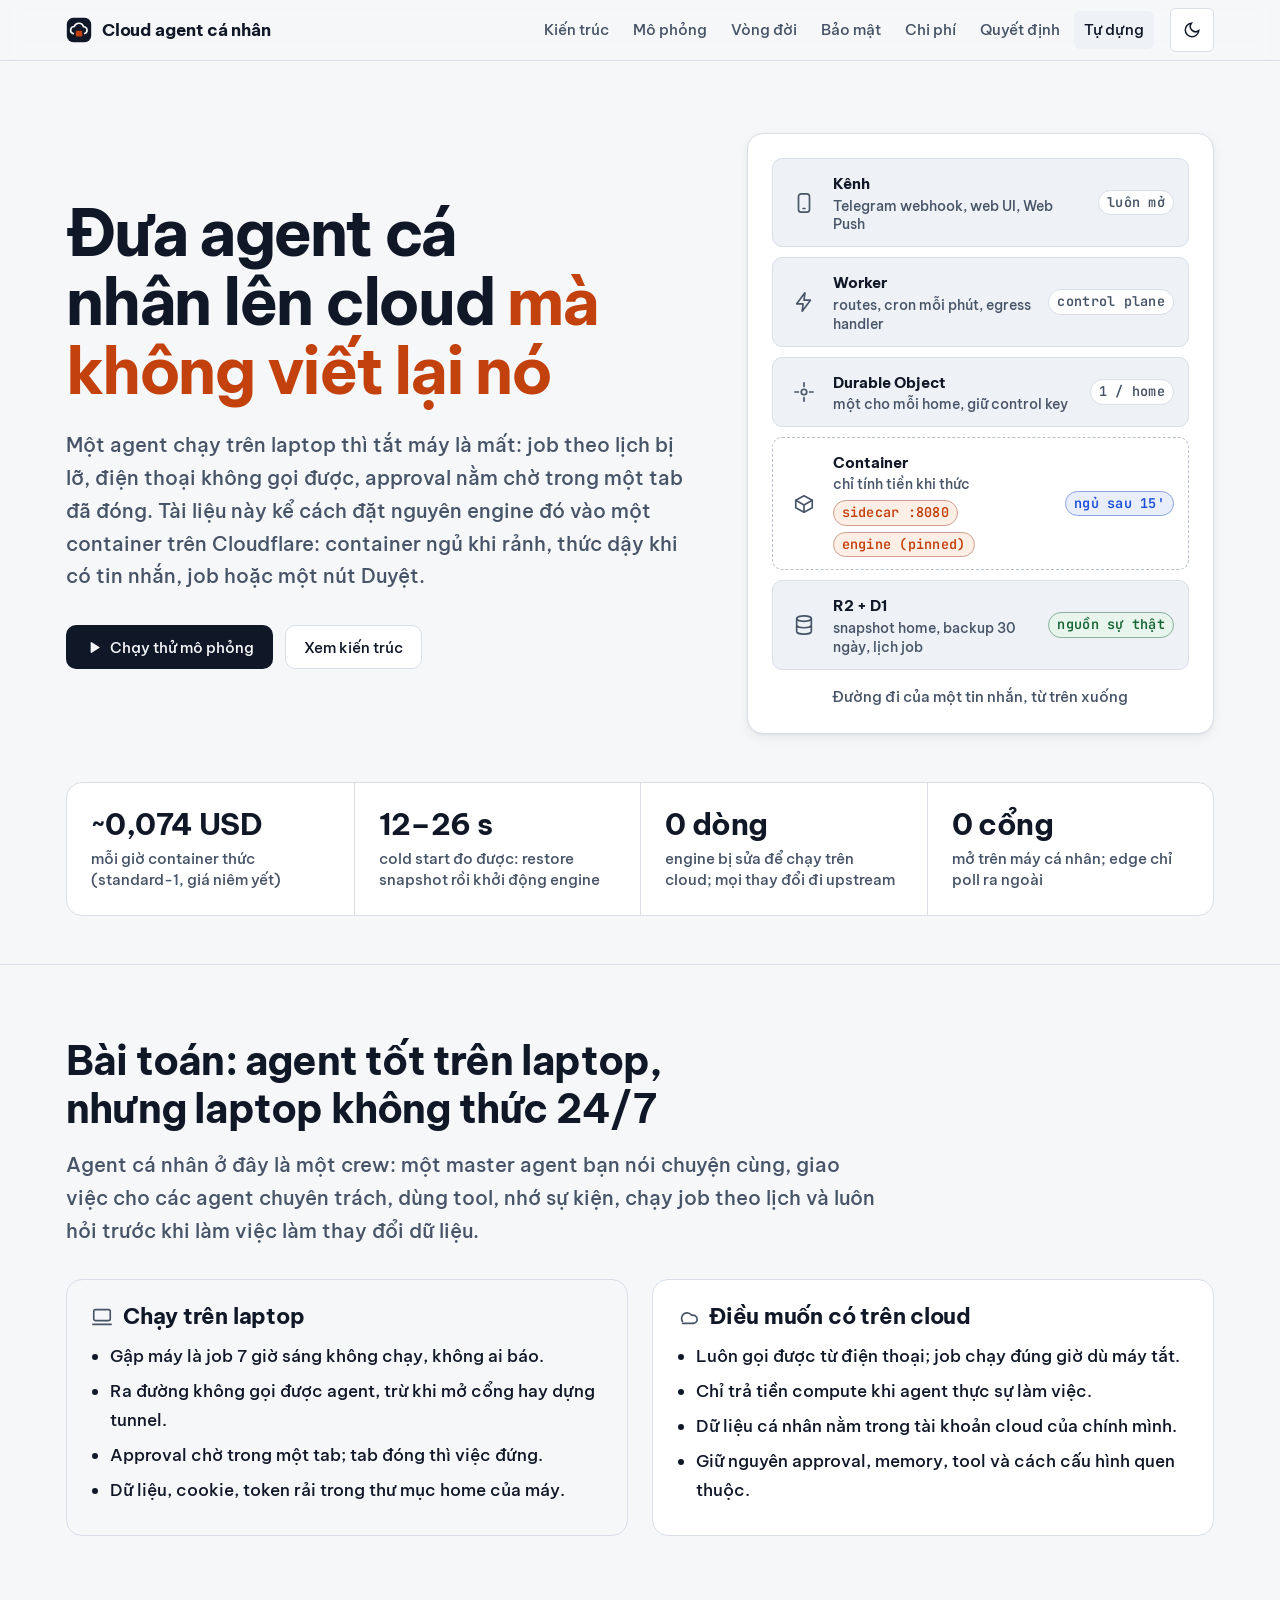
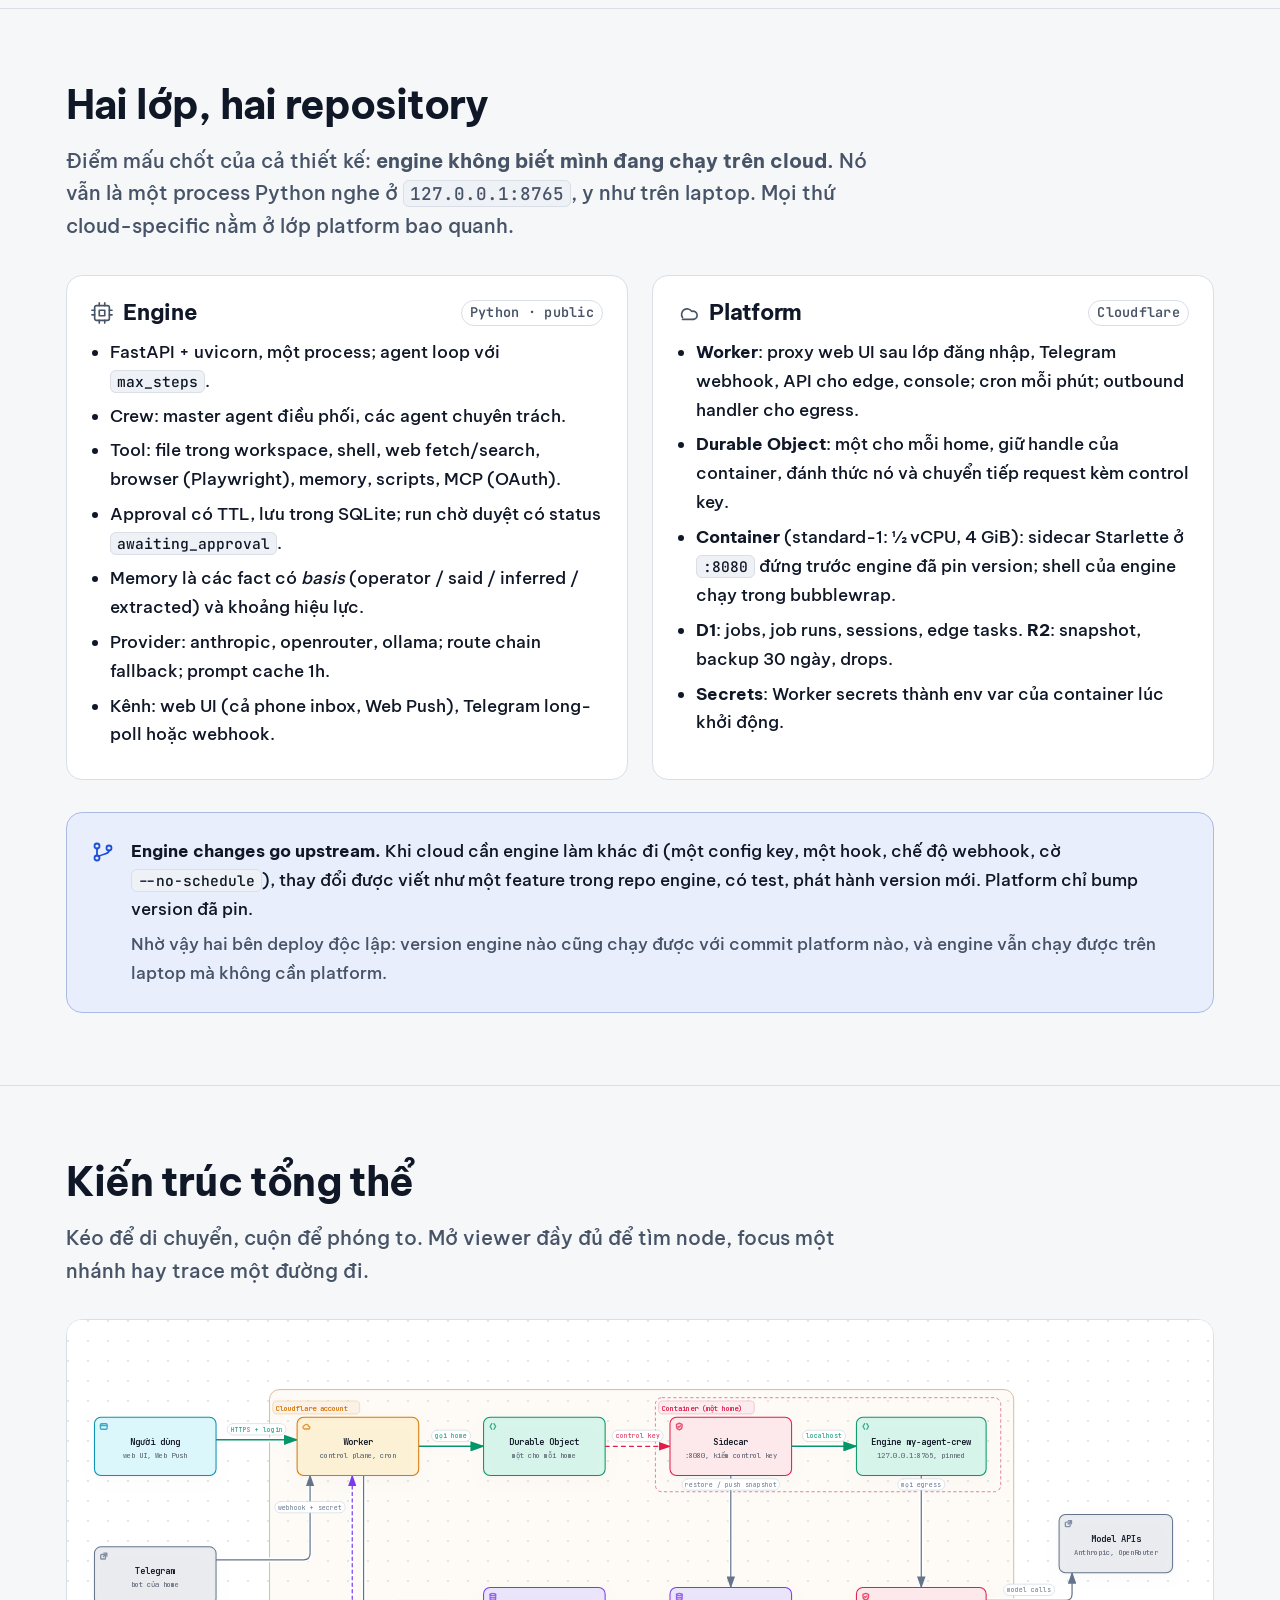
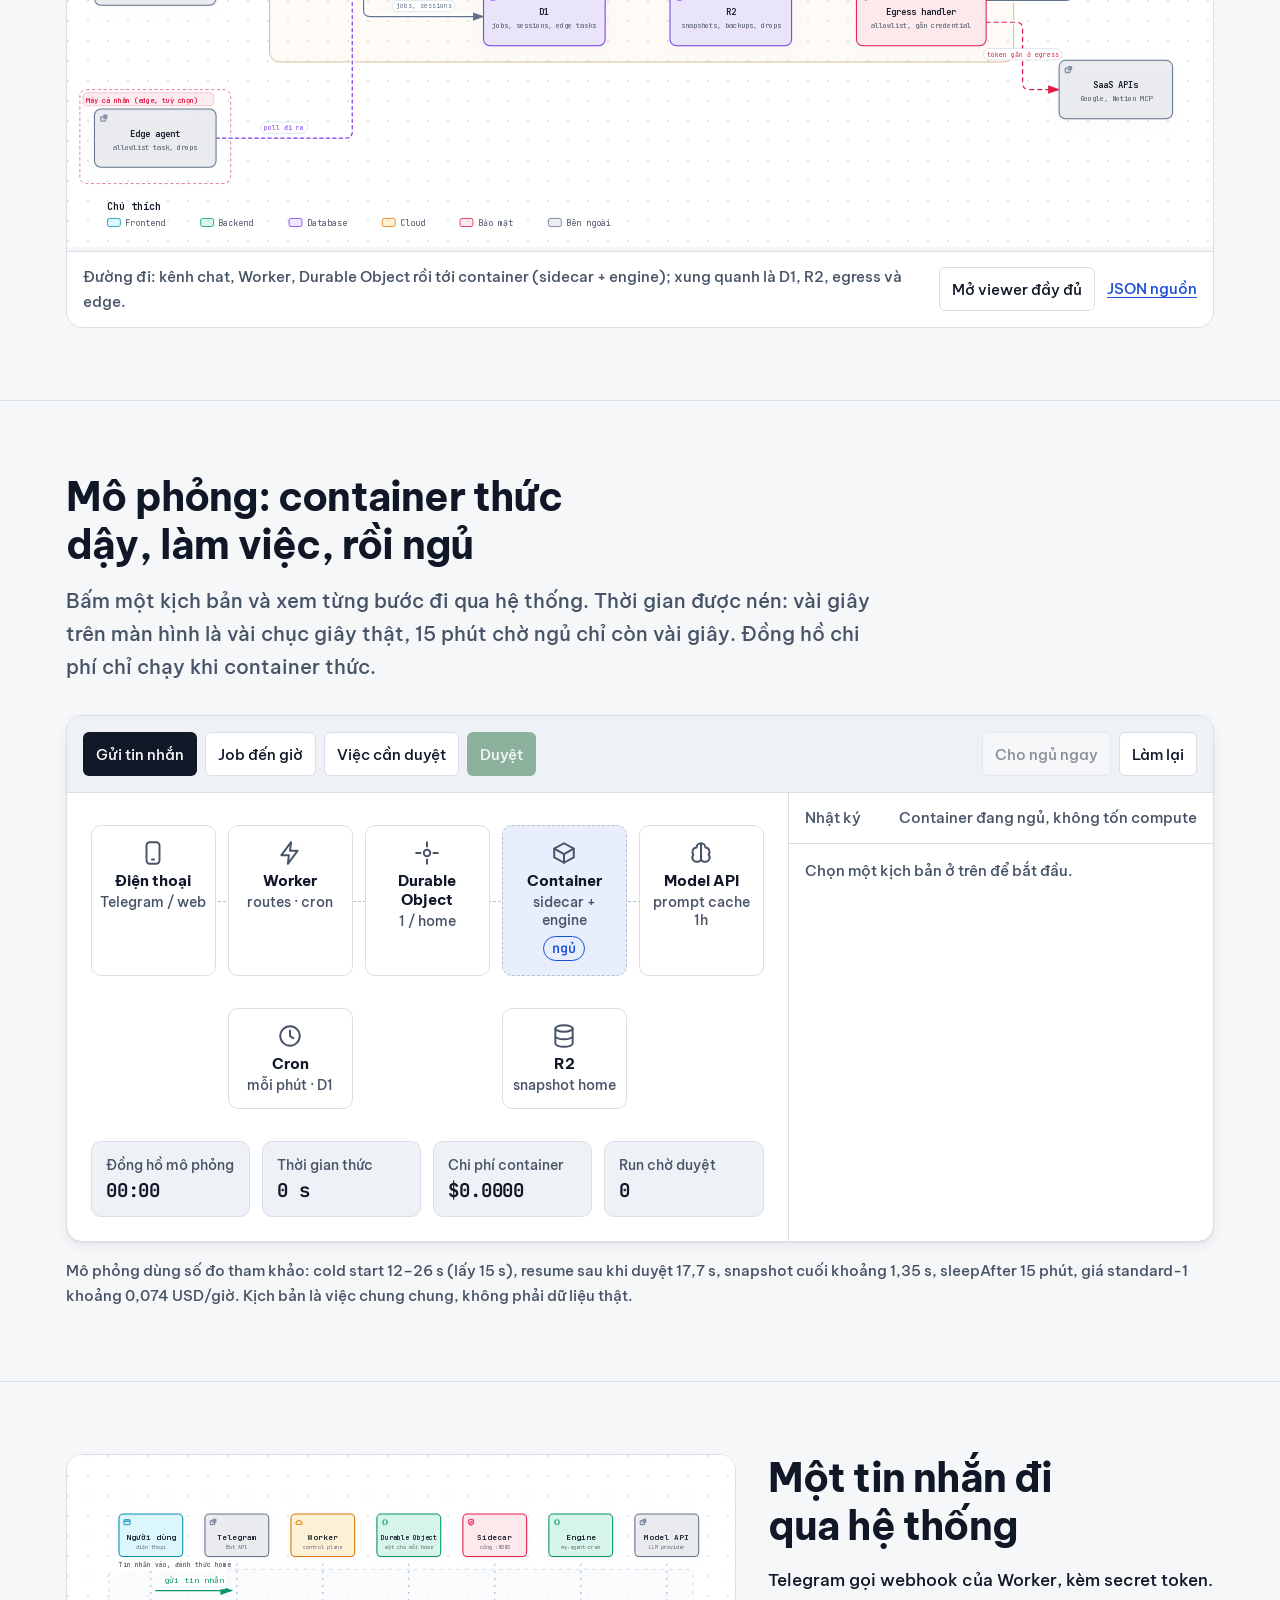
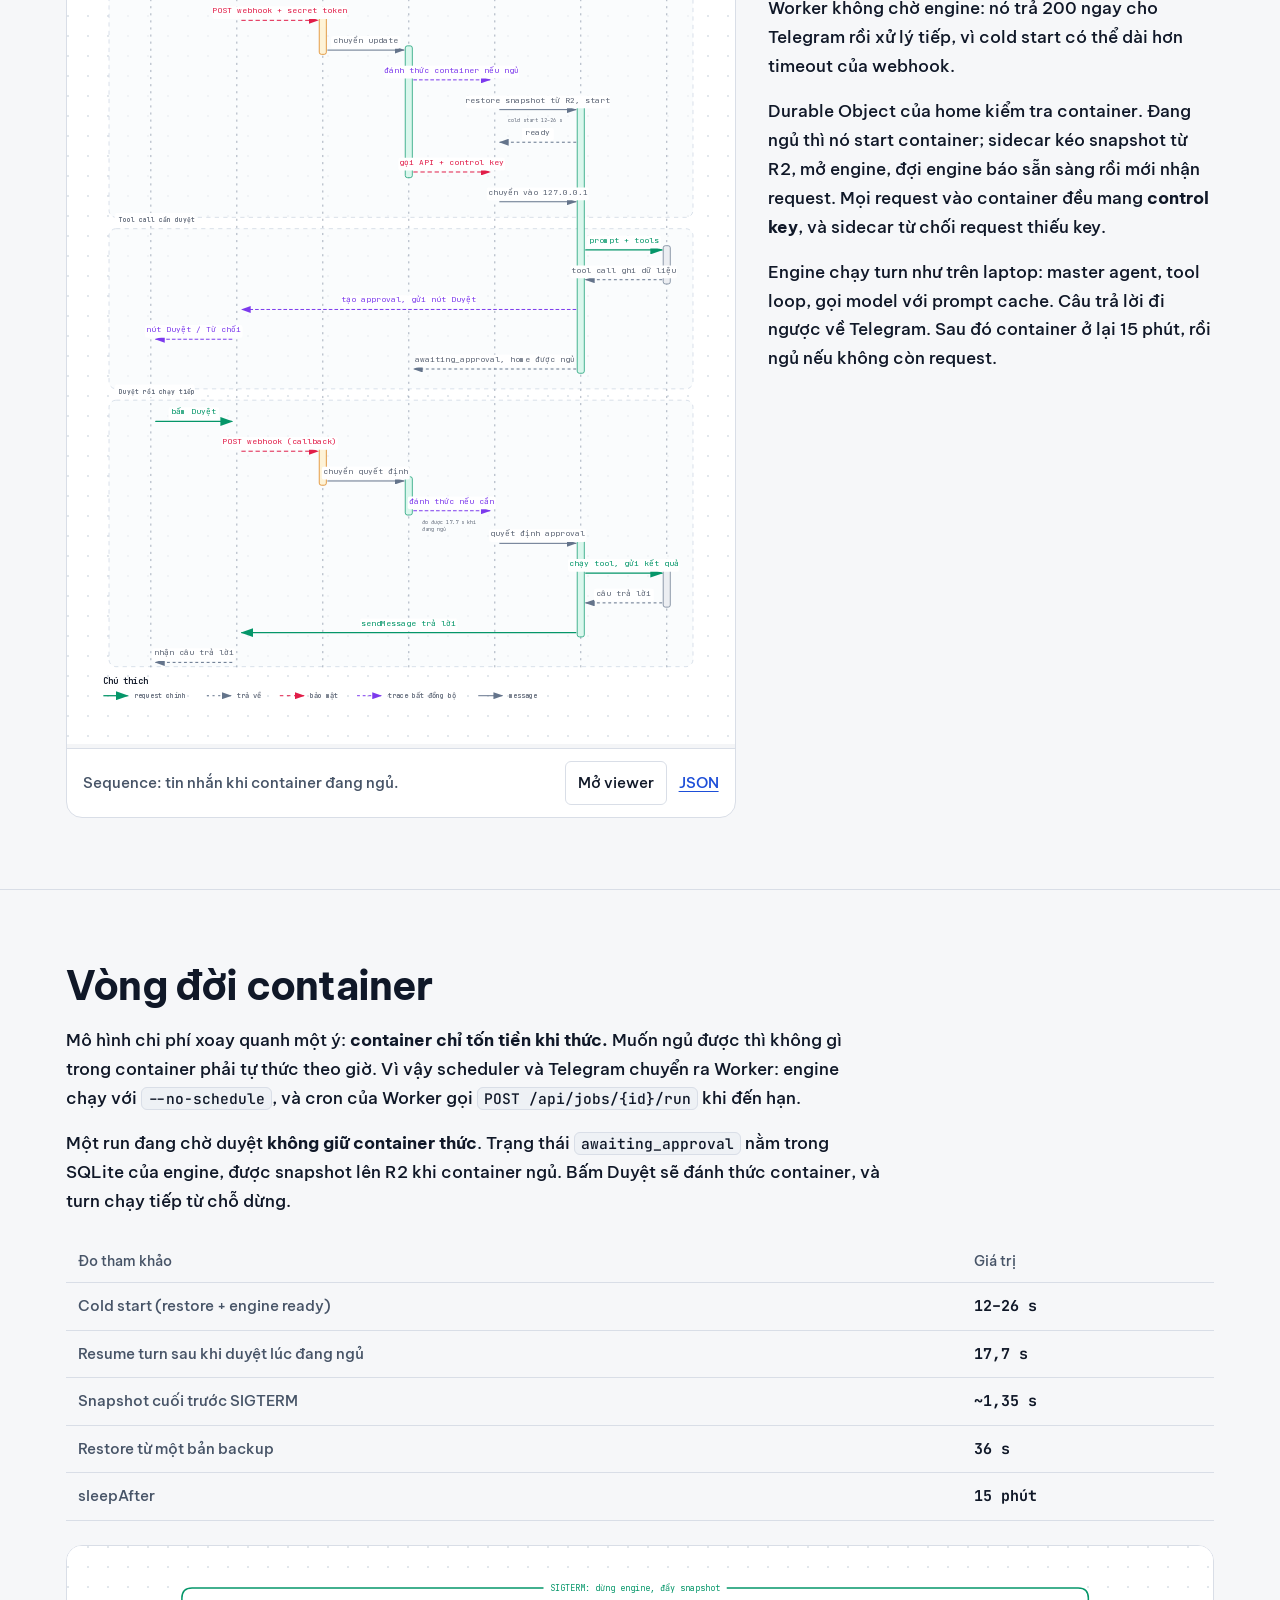
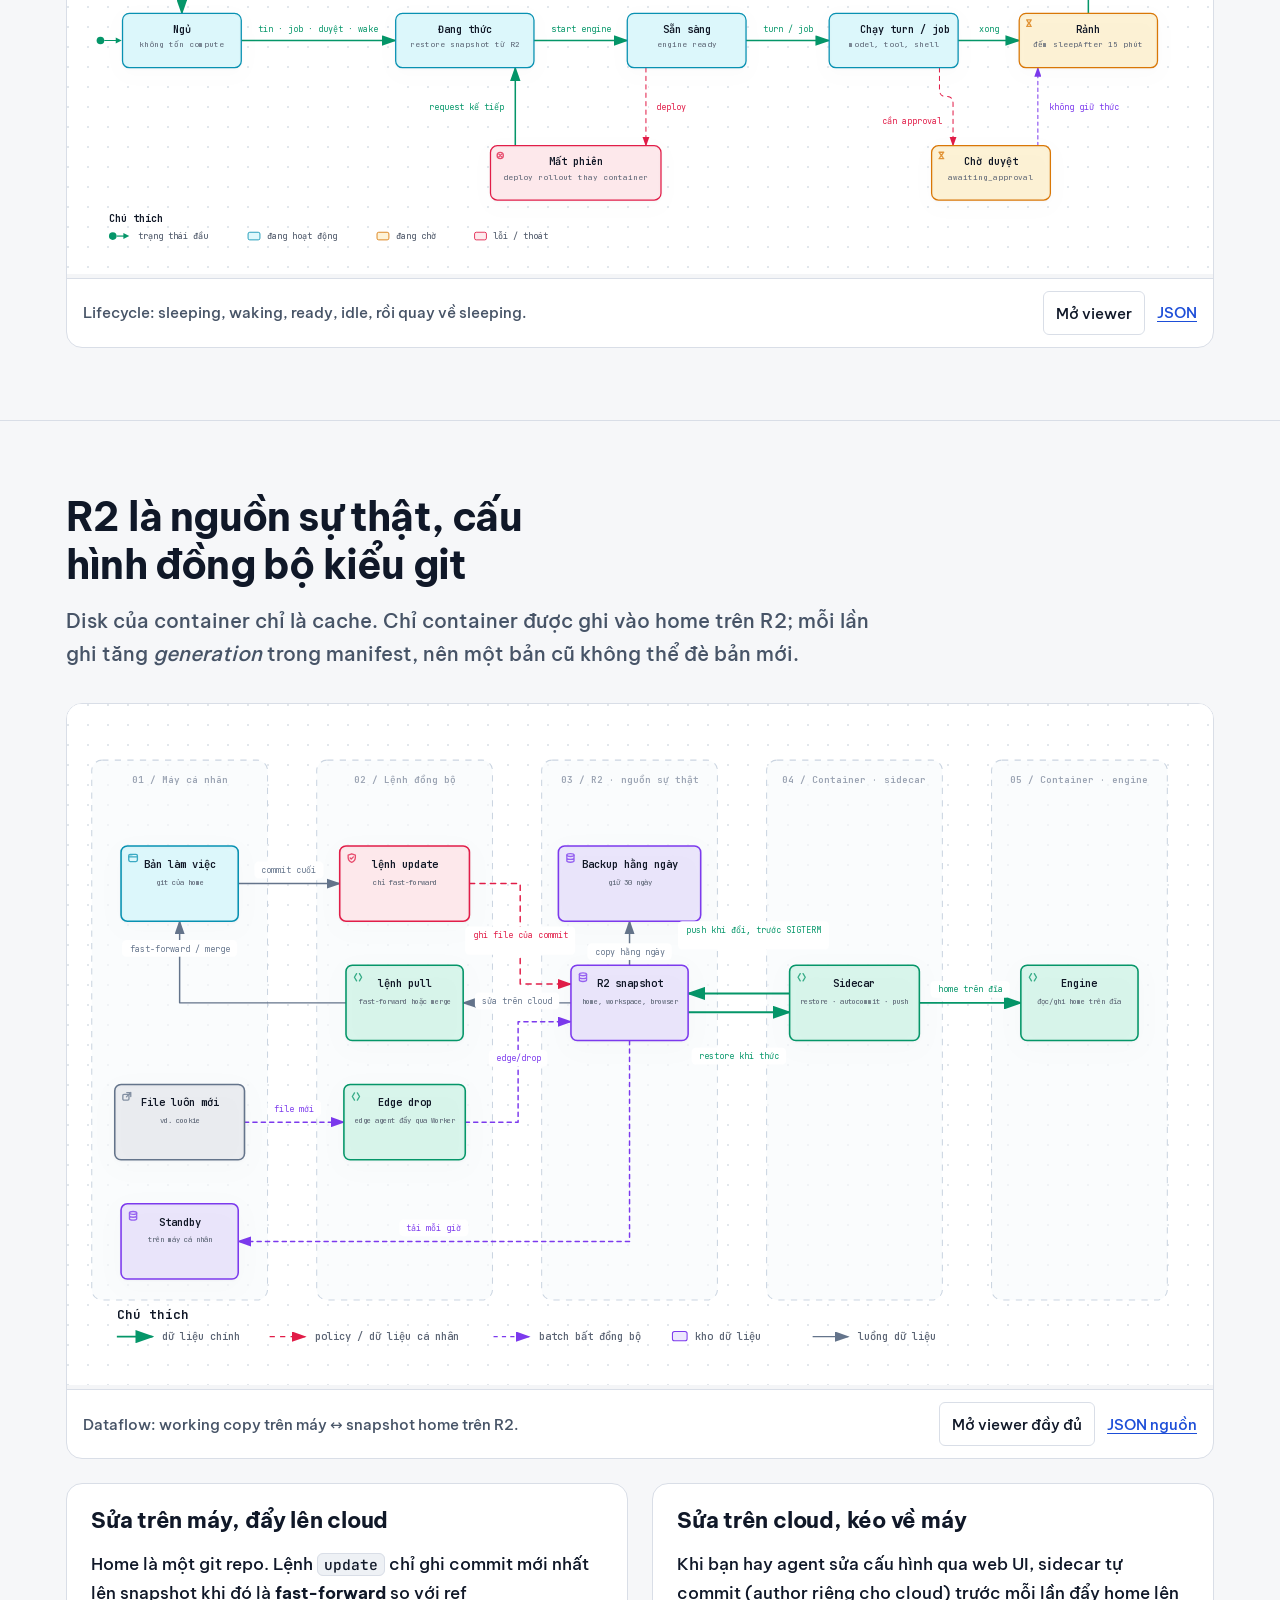
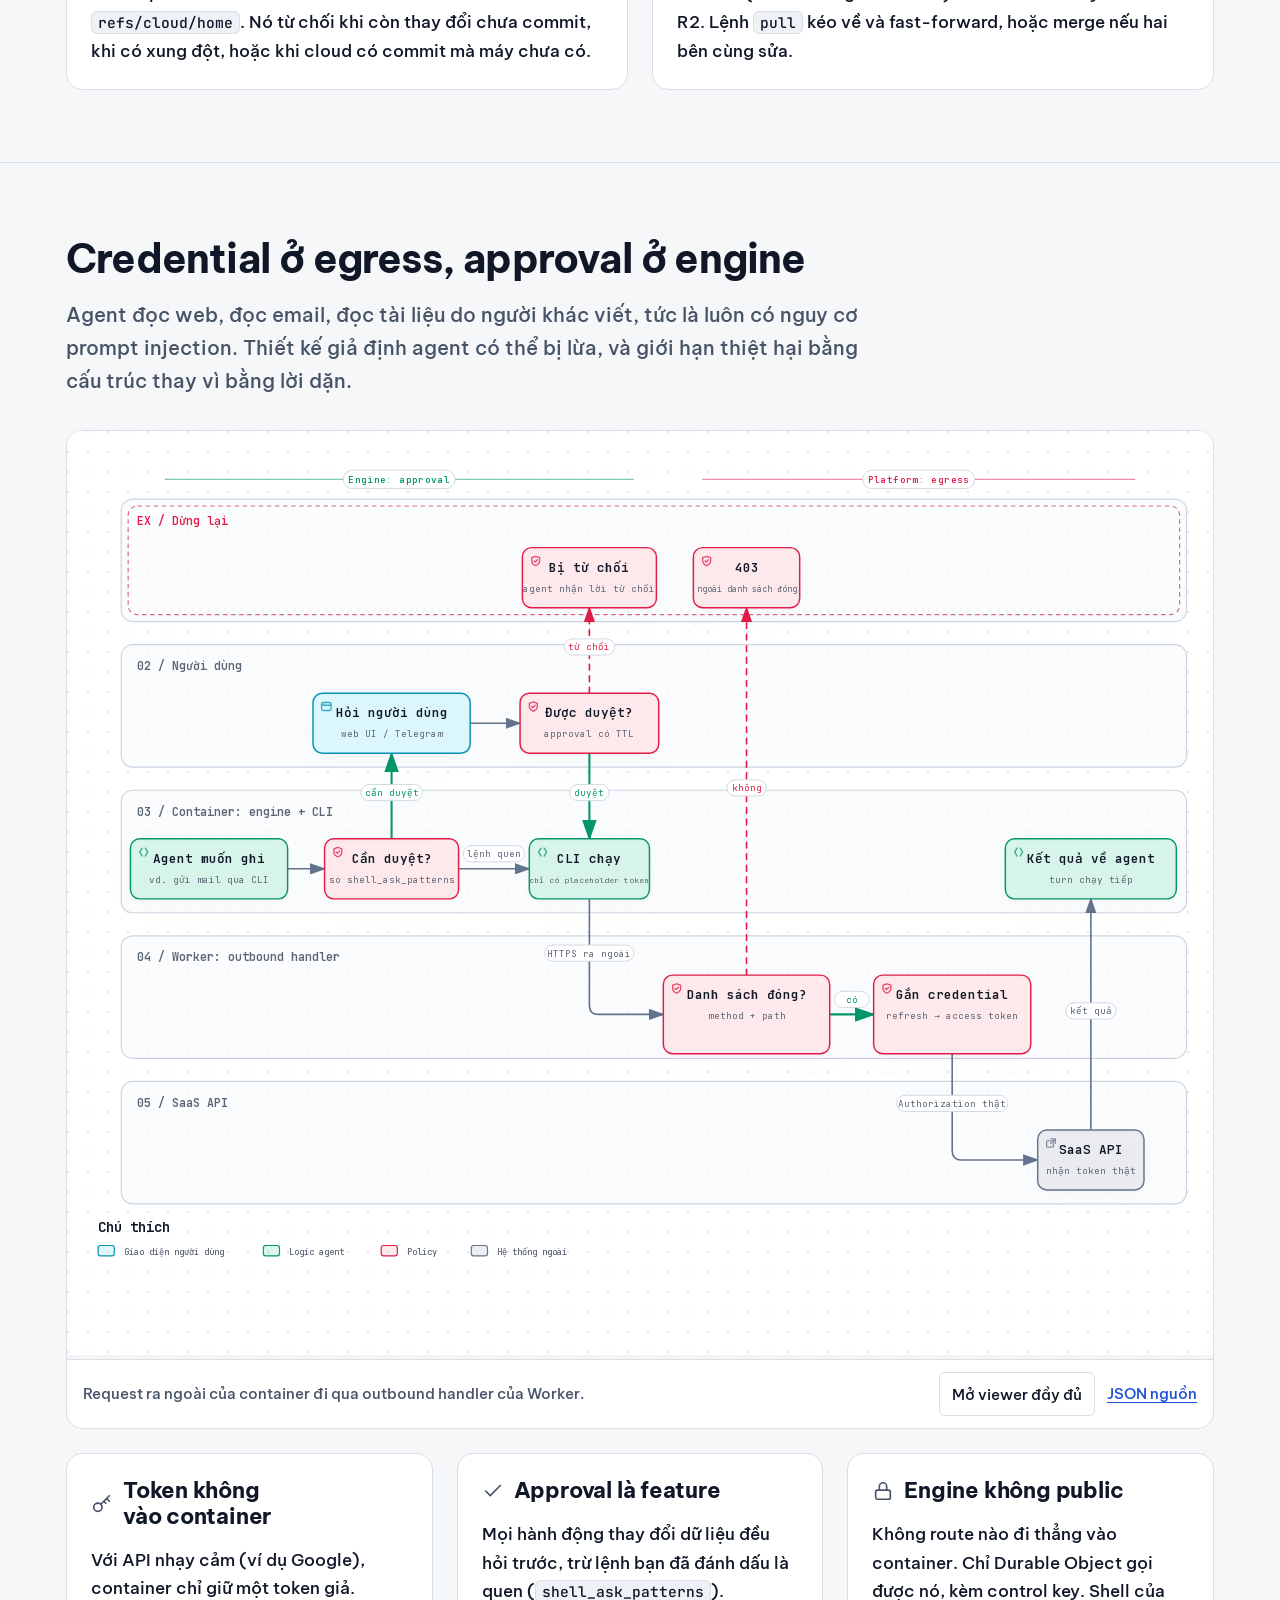
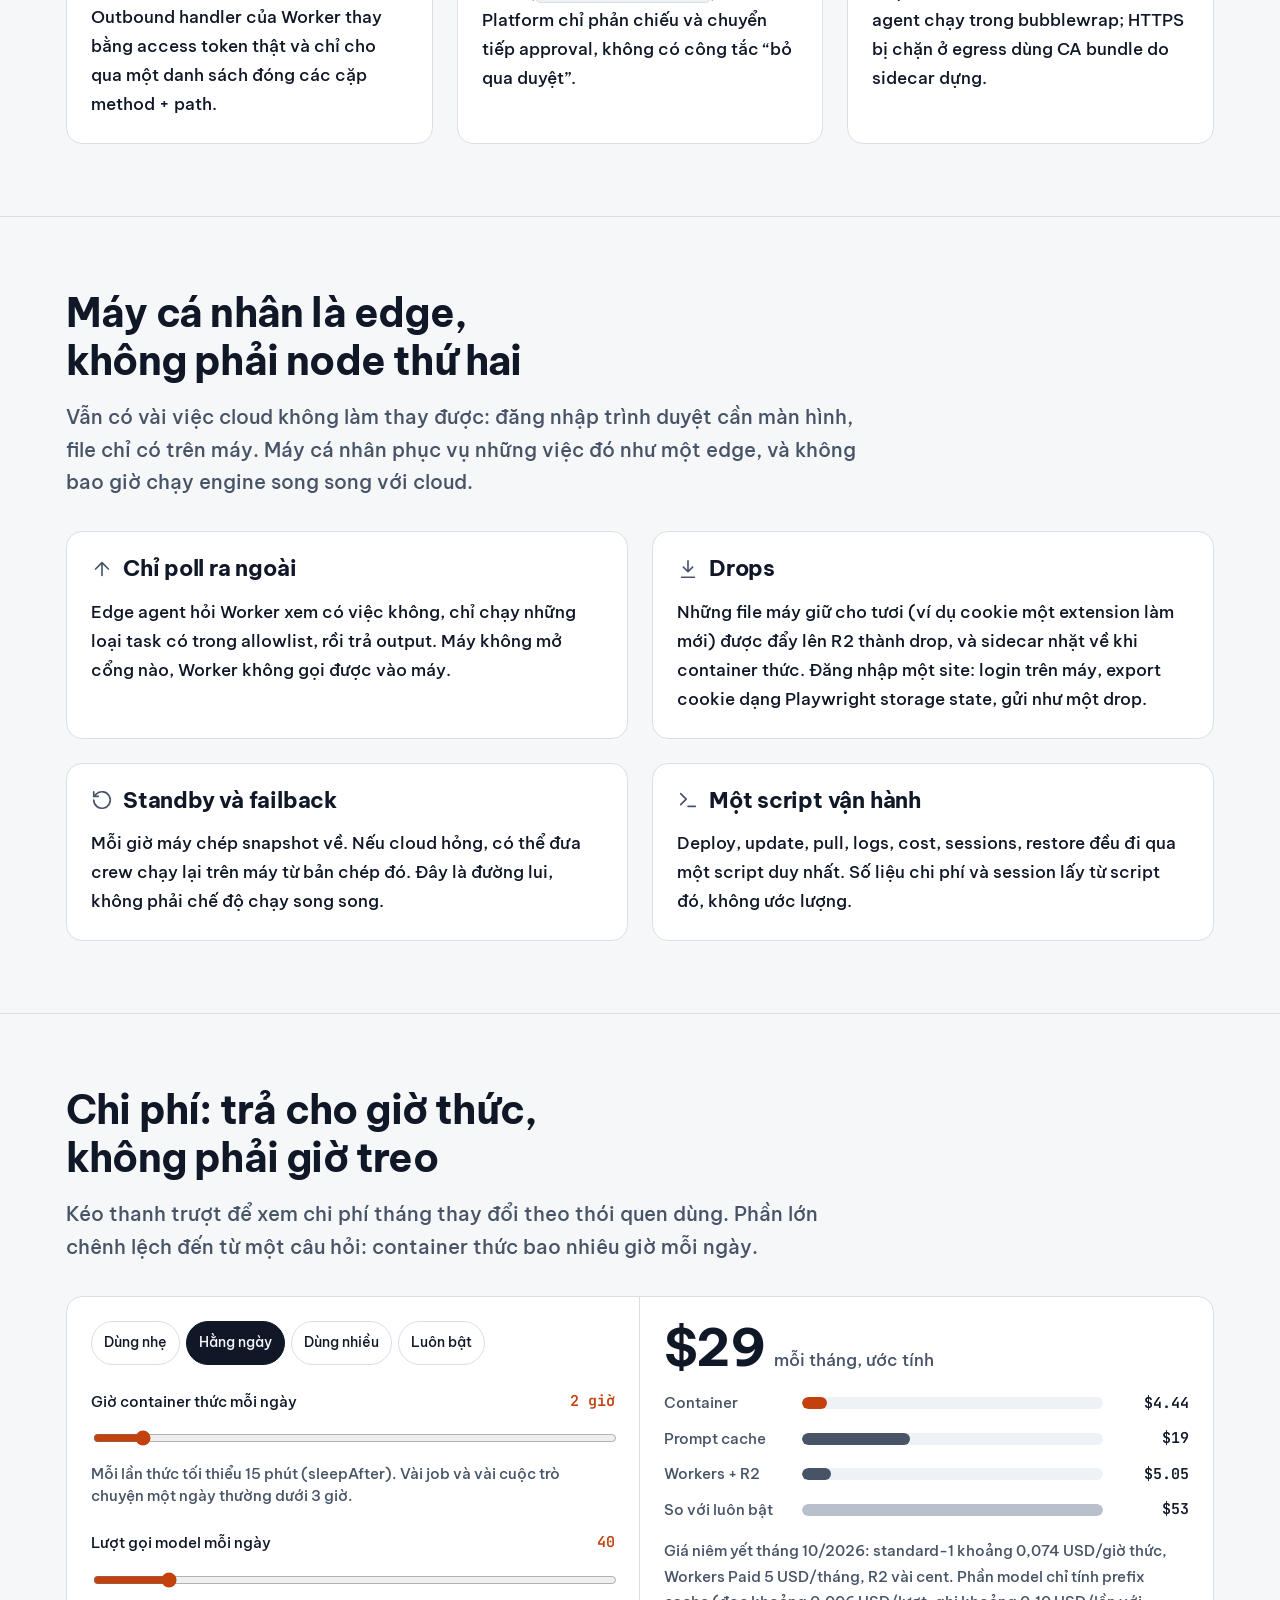
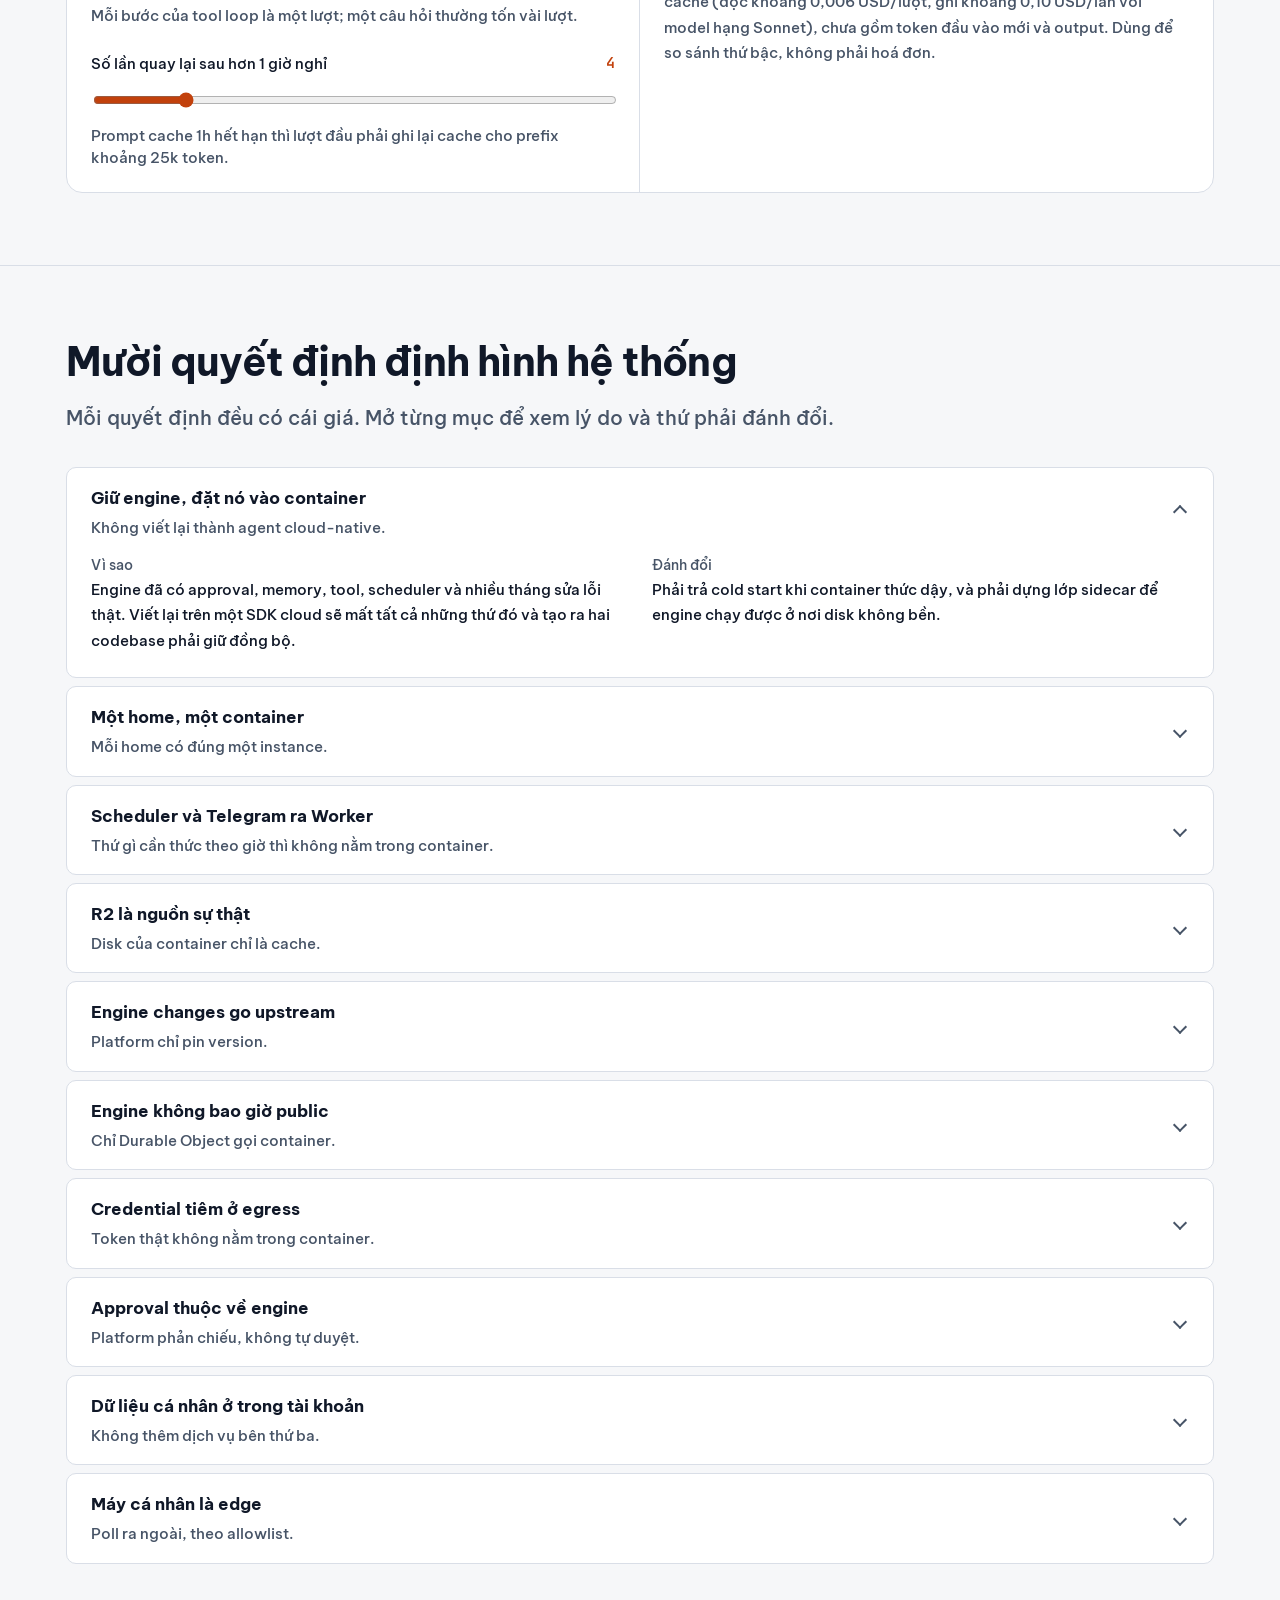
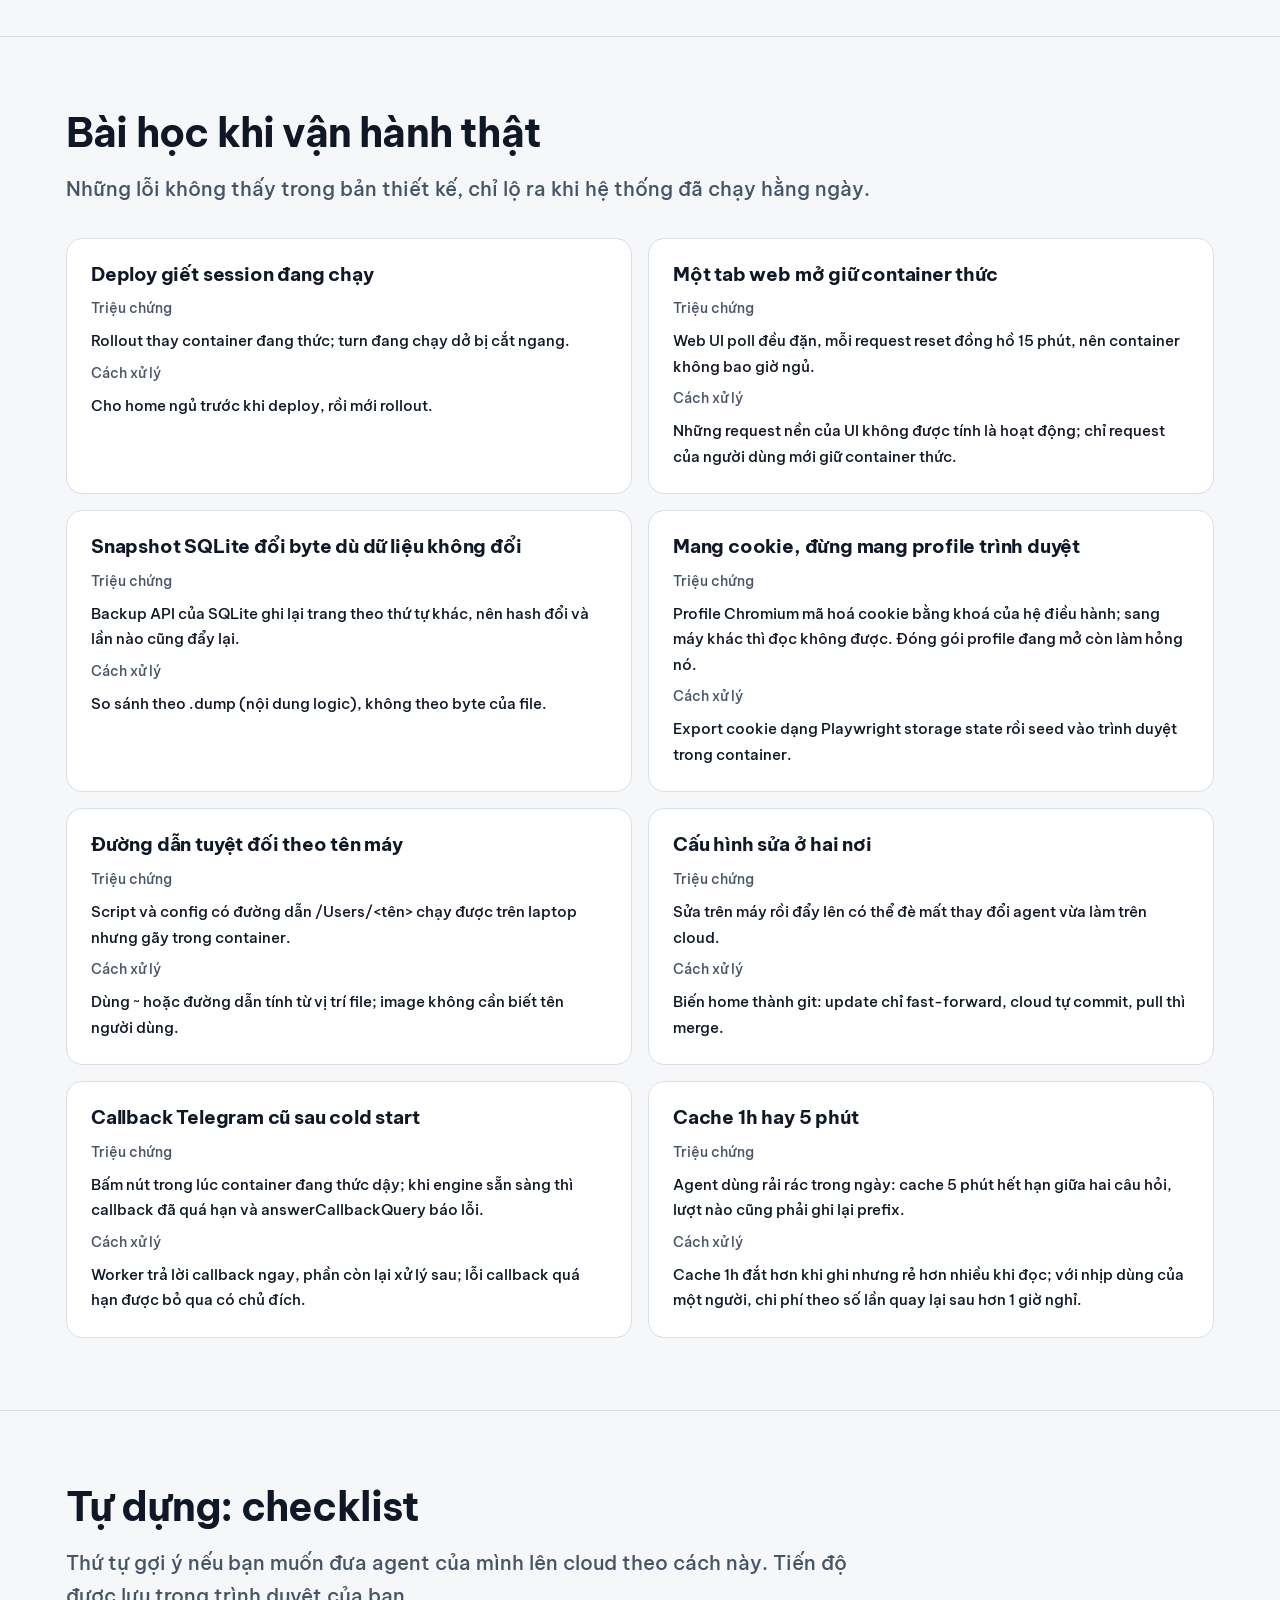
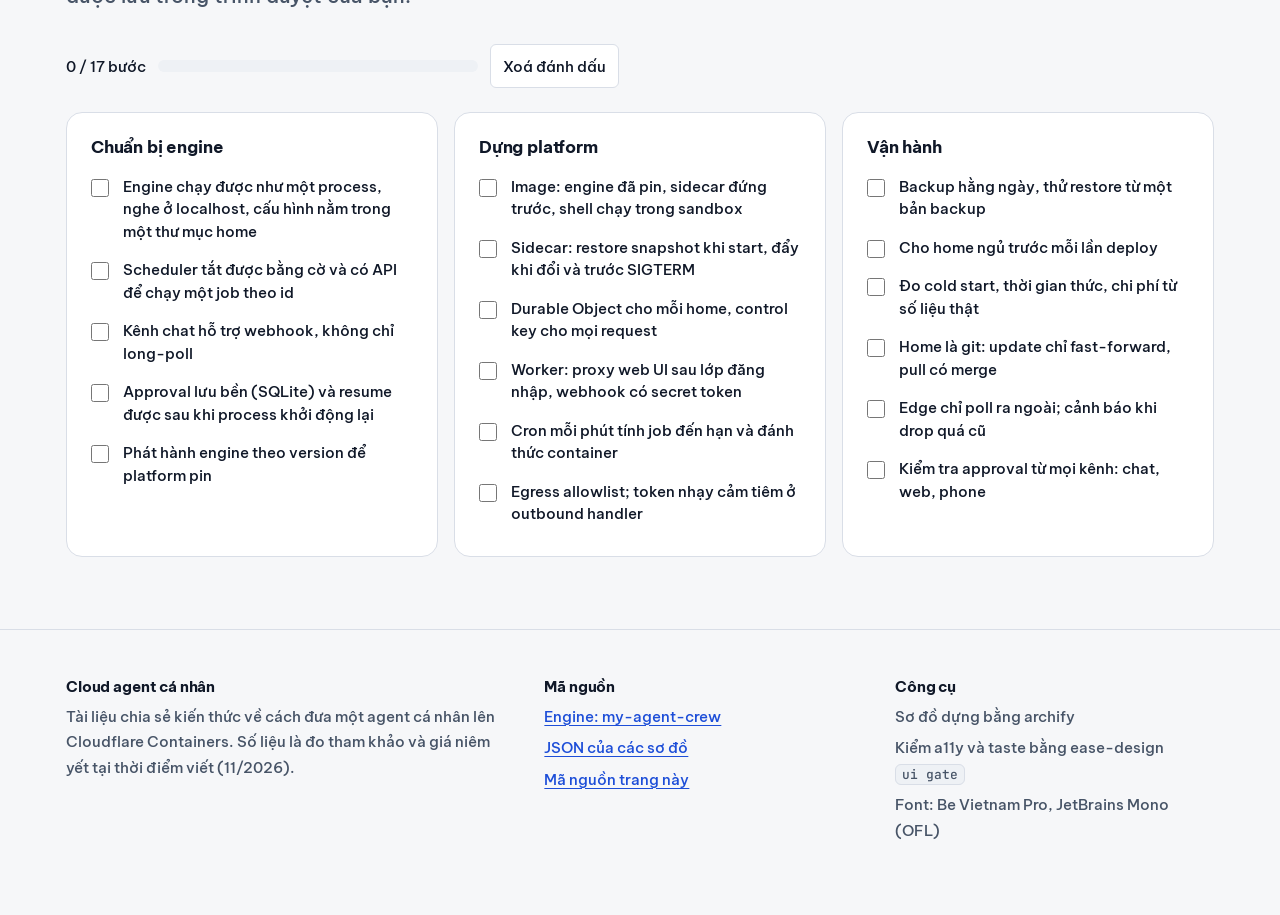
==== commit 04c86387: "feat(diagrams): regenerate with archify 3.2.0 and a Vietnamese viewer - All five diagrams re-rendere" ====
--- a/index.html
+++ b/index.html
@@ -200,7 +200,7 @@
       <p class="lead">Kéo để di chuyển, cuộn để phóng to. Mở viewer đầy đủ để tìm node, focus một nhánh hay trace một đường đi.</p>
     </div>
     <figure class="diagram reveal" data-diagram="overview">
-      <div class="diagram-frame" style="--ar: 1378 / 680"><iframe title="Sơ đồ kiến trúc tổng thể" loading="lazy"></iframe></div>
+      <div class="diagram-frame" style="--ar: 1394 / 630"><iframe title="Sơ đồ kiến trúc tổng thể" loading="lazy"></iframe></div>
       <figcaption>
         <span class="grow">Đường đi: kênh chat, Worker, Durable Object rồi tới container (sidecar + engine); xung quanh là D1, R2, egress và edge.</span>
         <button class="btn btn-ghost btn-sm" type="button" data-open>Mở viewer đầy đủ</button>
@@ -293,7 +293,7 @@
 <section class="section" id="tin-nhan">
   <div class="wrap split">
     <figure class="diagram reveal" data-diagram="message">
-      <div class="diagram-frame" style="--ar: 930 / 1240"><iframe title="Sơ đồ tuần tự: một tin nhắn đi qua hệ thống" loading="lazy"></iframe></div>
+      <div class="diagram-frame" style="--ar: 920 / 1232"><iframe title="Sơ đồ tuần tự: một tin nhắn đi qua hệ thống" loading="lazy"></iframe></div>
       <figcaption>
         <span class="grow">Sequence: tin nhắn khi container đang ngủ.</span>
         <button class="btn btn-ghost btn-sm" type="button" data-open>Mở viewer</button>
@@ -328,7 +328,7 @@
       </table>
     </div>
     <figure class="diagram reveal" data-diagram="lifecycle" style="margin-top: var(--s5)">
-      <div class="diagram-frame" style="--ar: 980 / 566"><iframe title="Sơ đồ vòng đời container" loading="lazy"></iframe></div>
+      <div class="diagram-frame" style="--ar: 1332 / 368"><iframe title="Sơ đồ vòng đời container" loading="lazy"></iframe></div>
       <figcaption>
         <span class="grow">Lifecycle: sleeping, waking, ready, idle, rồi quay về sleeping.</span>
         <button class="btn btn-ghost btn-sm" type="button" data-open>Mở viewer</button>
@@ -374,7 +374,7 @@
       <p class="lead">Agent đọc web, đọc email, đọc tài liệu do người khác viết, tức là luôn có nguy cơ prompt injection. Thiết kế giả định agent có thể bị lừa, và giới hạn thiệt hại bằng cấu trúc thay vì bằng lời dặn.</p>
     </div>
     <figure class="diagram reveal" data-diagram="egress">
-      <div class="diagram-frame" style="--ar: 958 / 786"><iframe title="Sơ đồ egress và credential injection" loading="lazy"></iframe></div>
+      <div class="diagram-frame" style="--ar: 978 / 786"><iframe title="Sơ đồ egress và credential injection" loading="lazy"></iframe></div>
       <figcaption>
         <span class="grow">Request ra ngoài của container đi qua outbound handler của Worker.</span>
         <button class="btn btn-ghost btn-sm" type="button" data-open>Mở viewer đầy đủ</button>
--- a/assets/site.css
+++ b/assets/site.css
@@ -173,8 +173,8 @@
 
 /* ---------- diagrams ---------- */
 .diagram { container-type: inline-size; margin: 0; border: 1px solid var(--line); border-radius: var(--r3); background: var(--surface); overflow: hidden; }
-/* height follows each diagram's viewBox ratio (--ar), plus room for the legend under the SVG */
-.diagram-frame { position: relative; height: clamp(280px, calc(100cqw / (var(--ar, 1.6)) + 48px), 860px); background: var(--surface); }
+/* height follows each diagram's viewBox ratio (--ar); the viewer pads the SVG by 8px on each side */
+.diagram-frame { position: relative; height: clamp(280px, calc((100cqw - 16px) / (var(--ar, 1.6)) + 20px), 960px); background: var(--surface); }
 .diagram-frame iframe { position: absolute; inset: 0; width: 100%; height: 100%; border: 0; }
 .diagram figcaption { display: flex; flex-wrap: wrap; align-items: center; gap: var(--s3); padding: var(--s3) var(--s4); border-top: 1px solid var(--line); font-size: var(--fs-2); color: var(--ink-2); }
 .diagram figcaption .grow { flex: 1 1 260px; }
